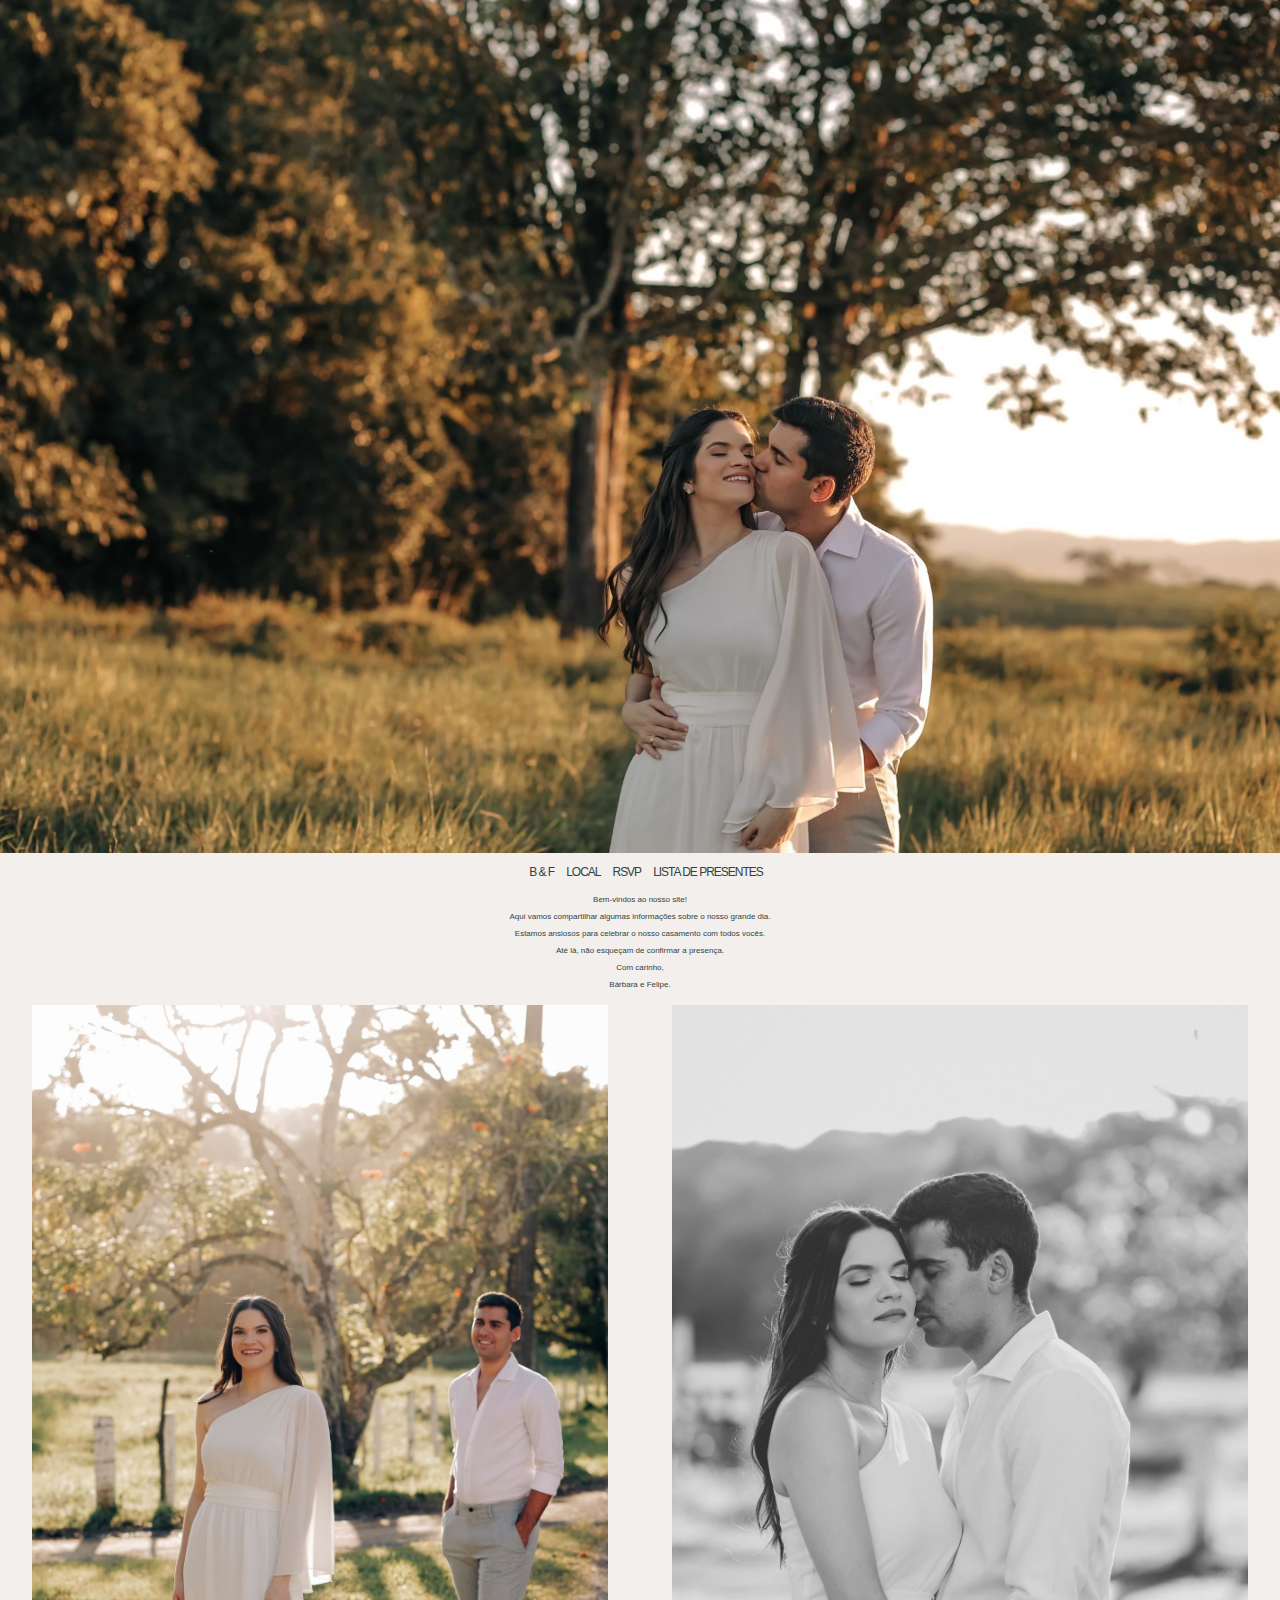
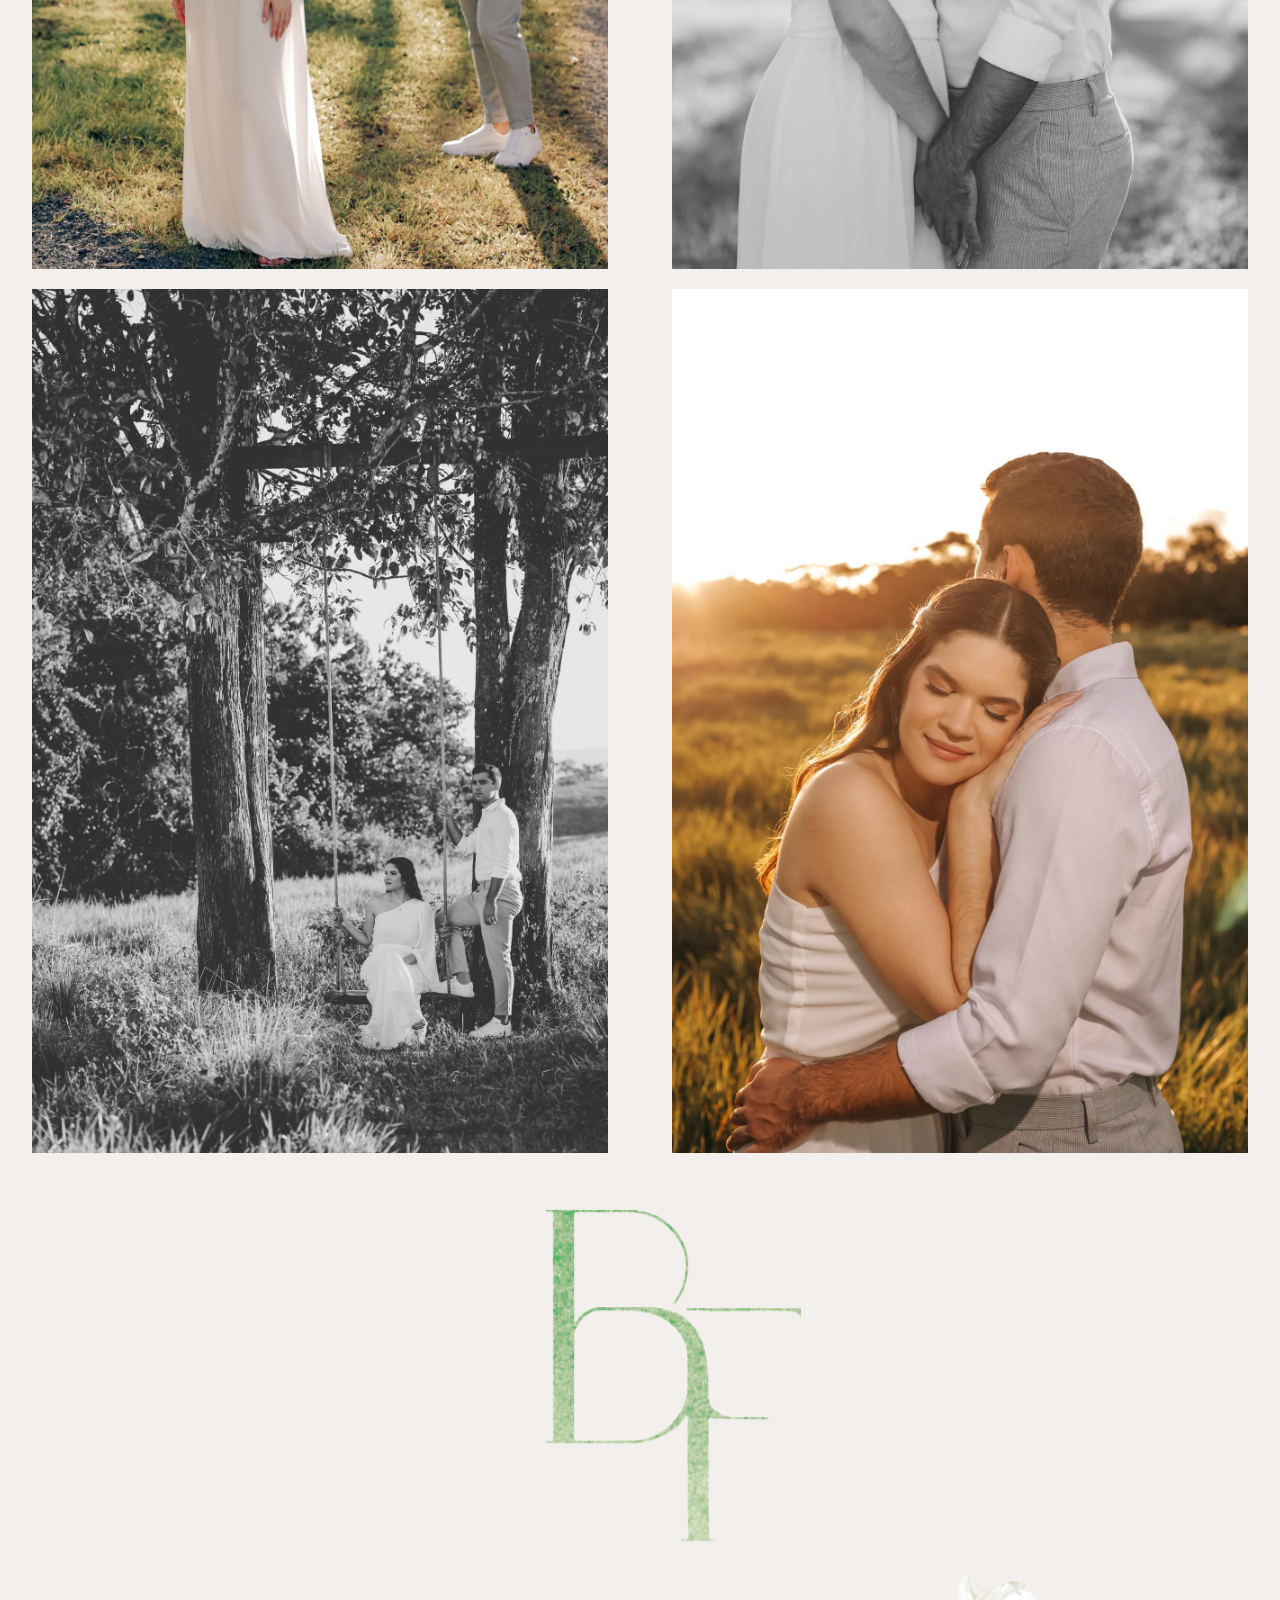
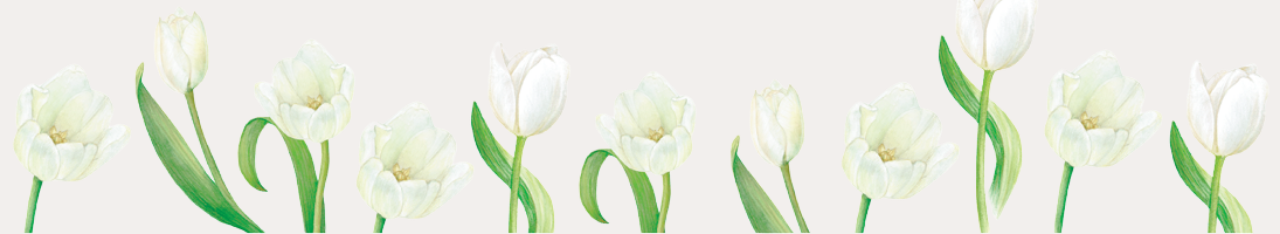
==== index.html @ c4608344 "updates" ====
<!DOCTYPE html>
<html lang="en">
  <head>
    <meta charset="UTF-8" />
    <meta name="viewport" content="width=device-width, initial-scale=1.0" />
    <title>Bárbara & Felipe</title>
    <link href="https://fonts.cdnfonts.com/css/marcellus" rel="stylesheet" />
    <link rel="stylesheet" href="global.css" />
    <link
      rel="icon"
      type="image/svg+xml"
      href="./images/apple-touch-icon.png"
    />
  </head>
  <body>
    <div class="header-img">
      <img src="./images/img-home.jpg" alt="" />
    </div>
    <div class="navbar">
      <a href="index.html">B & F</a>
      <a href="local.html">Local</a>
      <a href="confirmar-presenca.html">RSVP</a>
      <a href="lista-presente.html">Lista de Presentes</a>
    </div>
    <div class="home-text">
      <p>Bem-vindos ao nosso site!</p>
      <p>
        Aqui vamos compartilhar algumas informações sobre o nosso grande dia.
      </p>
      <p>Estamos ansiosos para celebrar o nosso casamento com todos vocês.</p>
      <p>Até lá, não esqueçam de confirmar a presença.</p>
      <p>Com carinho,</p>
      <p>Bárbara e Felipe.</p>
    </div>
    <div class="slides1">
      <div class="slideshow-container">
        <div class="mySlides fade">
          <img src="./images/1.jpg" style="width: 100%" />
        </div>
        <div class="mySlides fade">
          <img src="./images/2.jpg" style="width: 100%" />
        </div>
        <div class="mySlides fade">
          <img src="./images/3.jpg" style="width: 100%" />
        </div>
        <div class="mySlides fade">
          <img src="./images/4.jpg" style="width: 100%" />
        </div>
      </div>
      <div class="slideshow-container">
        <div class="mySlides fade">
          <img src="./images/5.jpg" style="width: 100%" />
        </div>
        <div class="mySlides fade">
          <img src="./images/6.jpg" style="width: 100%" />
        </div>
        <div class="mySlides fade">
          <img src="./images/7.jpg" style="width: 100%" />
        </div>
        <div class="mySlides fade">
          <img src="./images/8.jpg" style="width: 100%" />
        </div>
      </div>
    </div>
    <div class="slides1">
      <div class="slideshow-container">
        <div class="mySlides fade">
          <img src="./images/9.jpg" style="width: 100%" />
        </div>
        <div class="mySlides fade">
          <img src="./images/10.jpg" style="width: 100%" />
        </div>
        <div class="mySlides fade">
          <img src="./images/11.jpg" style="width: 100%" />
        </div>
        <div class="mySlides fade">
          <img src="./images/12.jpg" style="width: 100%" />
        </div>
      </div>
      <div class="slideshow-container">
        <div class="mySlides fade">
          <img src="./images/13.jpg" style="width: 100%" />
        </div>
        <div class="mySlides fade">
          <img src="./images/14.jpg" style="width: 100%" />
        </div>
        <div class="mySlides fade">
          <img src="./images/15.jpg" style="width: 100%" />
        </div>
        <div class="mySlides fade">
          <img src="./images/16.jpg" style="width: 100%" />
        </div>
      </div>
    </div>

    <!-- Logo e Footer -->

    <div class="logo">
      <img src="./images/Logo.png" alt="logo" />
    </div>

    <div class="footer">
      <img src="./images/Footer.png" alt="" />
    </div>
  </body>

  <!-- Scripts -->

  <script>
    var slideshowContainers = document.getElementsByClassName(
      "slideshow-container"
    );
    for (let s = 0; s < slideshowContainers.length; s++) {
      var cycle = slideshowContainers[s].dataset.cycle;
      var slides = slideshowContainers[s].querySelectorAll(".mySlides");
      var slideIndex = 0;
      showSlides(slides, slideIndex, cycle);
    }

    function showSlides(slides, slideIndex, cycle) {
      for (i = 0; i < slides.length; i++) {
        slides[i].style.display = "none";
      }
      slideIndex++;
      if (slideIndex > slides.length) {
        slideIndex = 1;
      }
      slides[slideIndex - 1].style.display = "block";
      setTimeout(function () {
        showSlides(slides, slideIndex, cycle);
      }, 4000);
    }
  </script>
</html>
---- global.css ----
@import url("https://fonts.cdnfonts.com/css/marcellus");

* {
  margin: 0;
  padding: 0;
  box-sizing: border-box;
  outline: none;
  border: none;
  text-decoration: none;
  font-family: "Marcellus", sans-serif;
}

body {
  height: 100vh;
  background-color: #f2efed;
}

.header-img {
  width: 100%;
}

.header-img img {
  width: 100%;
}

.navbar {
  display: flex;
  justify-content: center;
  margin-top: 0.5rem;
}

.navbar a {
  text-decoration: none;
  text-transform: uppercase;
  font-size: 0.75rem;
  color: #33433d;
  margin-left: 0.75rem;
  letter-spacing: -0.063rem;
}

.home-text {
  margin-top: 1rem;
}

.home-text p {
  text-align: center;
  font-size: 0.5rem;
  color: #33433d;
  margin-top: 0.5rem;
}

.slides1 {
  display: flex;
  flex-direction: row;
  width: 100%;
}

.slideshow-container {
  width: 45%;
  position: relative;
  margin: auto;
  margin-top: 1rem;
}

.mySlides {
  display: none;
}

.fade {
  animation-name: fade;
  animation-duration: 3s;
}

@keyframes fade {
  from {
    opacity: 0.5;
  }
  to {
    opacity: 1;
  }
}

.local {
  display: flex;
  flex-direction: column;
  width: 100%;
}

.local-text {
  margin-top: 1rem;
  margin-bottom: 1rem;
}

.local-text p {
  text-align: center;
  font-size: 0.5rem;
  color: #33433d;
  margin-top: 0.5rem;
}

.local-map iframe {
  width: 100%;
  padding: 1rem;
}

.maps-buttons {
  display: flex;
  justify-content: center;
  width: 100%;
}

.waze {
  background-color: #33433d;
  display: flex;
  flex-direction: row;
  width: 20%;
  padding: 0.5rem;
  align-items: center;
  justify-content: space-between;
  border-radius: 0.5rem;
}

.waze a {
  color: white;
  font-size: 0.75rem;
}

.maps {
  background-color: #33433d;
  display: flex;
  flex-direction: row;
  width: 20%;
  padding: 0.5rem;
  align-items: center;
  justify-content: space-between;
  border-radius: 0.5rem;
  margin-left: 1rem;
}

.maps a {
  color: white;
  font-size: 0.75rem;
}

.rsvp-text {
  margin-top: 1rem;
}

.rsvp-text p {
  text-align: center;
  font-size: 0.5rem;
  color: #33433d;
  margin-top: 0.5rem;
}

.rsvp {
  padding: 1rem;
}

.rsvp input {
  border-radius: 1rem;
  padding: 0.2rem;
  width: 100%;
  font-size: 0.5rem;
}

.presenca {
  margin-top: 1rem;
  display: flex;
  flex-direction: row;
  width: 100%;
  align-items: center;
  justify-content: space-between;
  font-size: 0.5rem;
}

.radio-button {
  display: flex;
}

.radio-button label {
  margin-right: 0.25rem;
}

.radio-button input {
  margin-right: 0.25rem;
}

.presenca-adulto {
  margin-top: 1rem;
  display: flex;
  flex-direction: row;
  width: 100%;
  align-items: center;
  justify-content: space-between;
  font-size: 0.5rem;
}

.presenca-adulto select {
  font-size: 0.75rem;
  border-radius: 1rem;
  padding: 0.2rem;
}

.rsvp button {
  margin-top: 1rem;
  background-color: rgb(230, 230, 230);
  color: #33433d;
  font-size: 0.5rem;
  font: bold;
  padding: 0.5rem;
  border-radius: 1rem;
  width: 100%;
}

.presentes-text {
  margin-top: 1rem;
}

.presentes-text p {
  text-align: center;
  font-size: 0.5rem;
  color: #33433d;
  margin-top: 0.5rem;
}

.presentes {
  margin-top: 1rem;
  display: flex;
  flex-direction: row;
  width: 100%;
}

.presentes img {
  width: 100%;
  padding: 0.75rem;
}

.pix-text {
  margin-top: 1rem;
}

.pix-text p {
  text-align: center;
  font-size: 0.5rem;
  color: #33433d;
  margin-top: 0.5rem;
}

.pix {
  width: 100%;
  margin-top: 1rem;
  display: flex;
  justify-content: center;
}

.pix img {
  width: 50%;
  padding: 1rem;
}

.pix-email p {
  text-align: center;
  font-size: 0.5rem;
  color: #33433d;
}

.logo {
  width: 100%;
  display: flex;
  justify-content: center;
}

.logo img {
  width: 60%;
  padding: 1rem;
}

.footer {
  width: 100%;
  display: flex;
  justify-content: center;
}

.footer img {
  width: 100%;
}
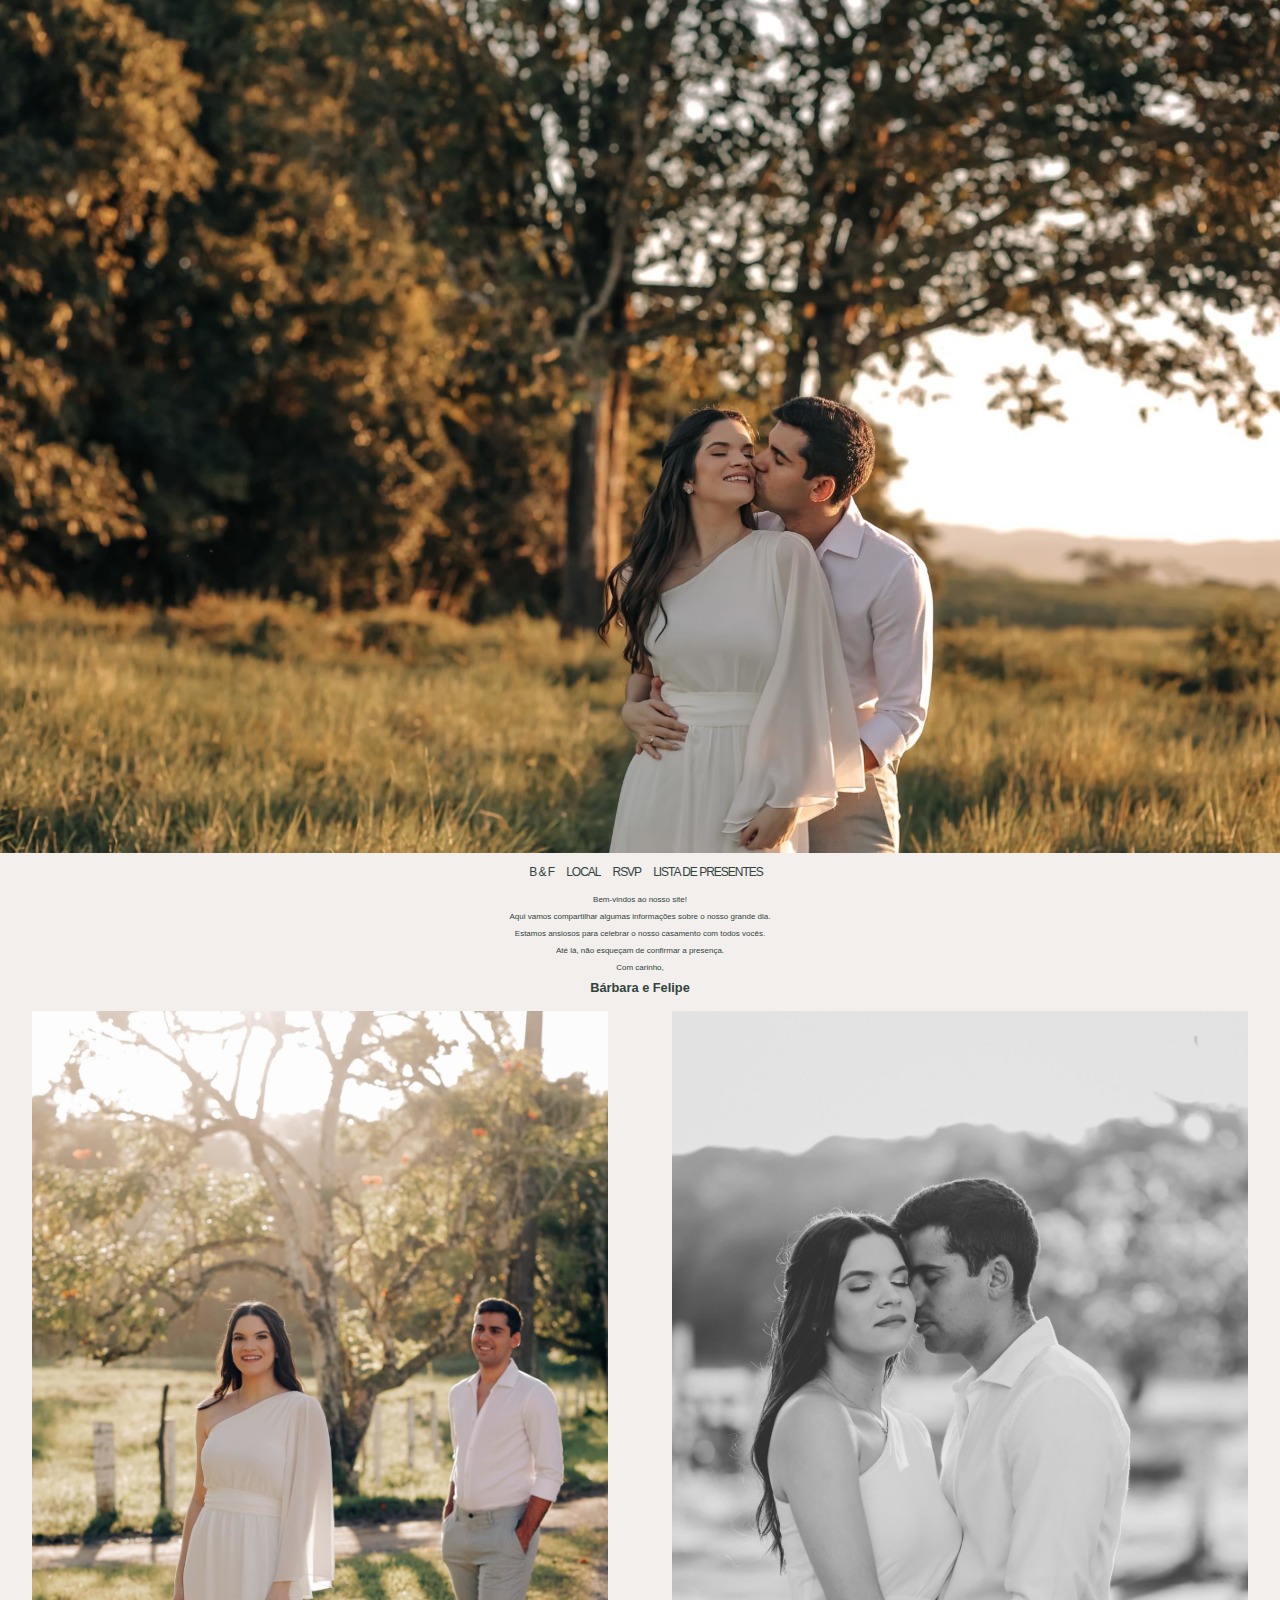
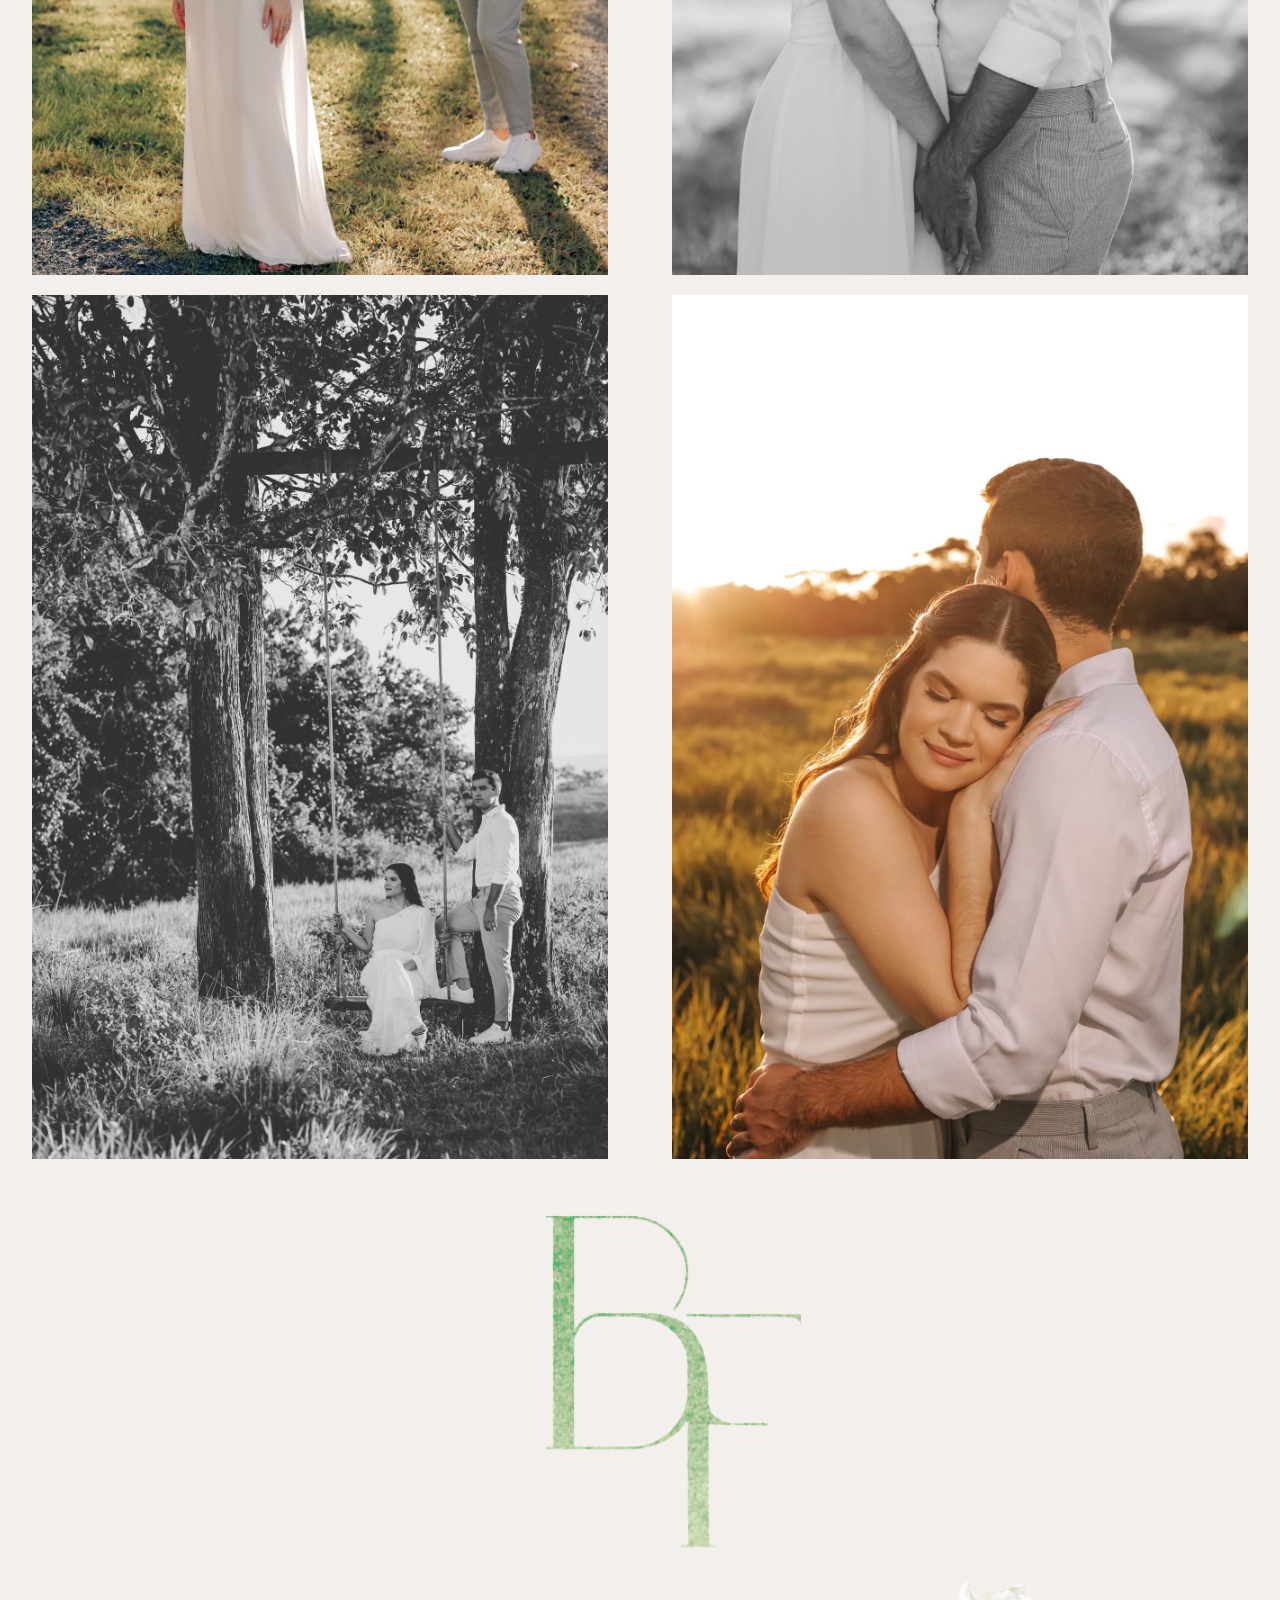
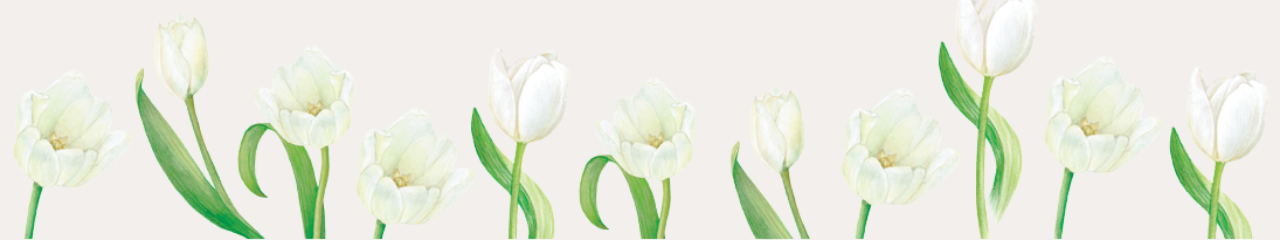
==== commit ea6994c0: "updates" ====
--- a/index.html
+++ b/index.html
@@ -5,6 +5,7 @@
     <meta name="viewport" content="width=device-width, initial-scale=1.0" />
     <title>Bárbara & Felipe</title>
     <link href="https://fonts.cdnfonts.com/css/marcellus" rel="stylesheet" />
+    <link href="https://fonts.cdnfonts.com/css/aerotis" rel="stylesheet" />
     <link rel="stylesheet" href="global.css" />
     <link
       rel="icon"
@@ -30,7 +31,7 @@
       <p>Estamos ansiosos para celebrar o nosso casamento com todos vocês.</p>
       <p>Até lá, não esqueçam de confirmar a presença.</p>
       <p>Com carinho,</p>
-      <p>Bárbara e Felipe.</p>
+      <h1>Bárbara e Felipe</h1>
     </div>
     <div class="slides1">
       <div class="slideshow-container">
@@ -43,9 +44,6 @@
         <div class="mySlides fade">
           <img src="./images/3.jpg" style="width: 100%" />
         </div>
-        <div class="mySlides fade">
-          <img src="./images/4.jpg" style="width: 100%" />
-        </div>
       </div>
       <div class="slideshow-container">
         <div class="mySlides fade">
@@ -56,9 +54,6 @@
         </div>
         <div class="mySlides fade">
           <img src="./images/7.jpg" style="width: 100%" />
-        </div>
-        <div class="mySlides fade">
-          <img src="./images/8.jpg" style="width: 100%" />
         </div>
       </div>
     </div>
@@ -73,9 +68,6 @@
         <div class="mySlides fade">
           <img src="./images/11.jpg" style="width: 100%" />
         </div>
-        <div class="mySlides fade">
-          <img src="./images/12.jpg" style="width: 100%" />
-        </div>
       </div>
       <div class="slideshow-container">
         <div class="mySlides fade">
@@ -86,9 +78,6 @@
         </div>
         <div class="mySlides fade">
           <img src="./images/15.jpg" style="width: 100%" />
-        </div>
-        <div class="mySlides fade">
-          <img src="./images/16.jpg" style="width: 100%" />
         </div>
       </div>
     </div>
--- a/global.css
+++ b/global.css
@@ -1,4 +1,5 @@
 @import url("https://fonts.cdnfonts.com/css/marcellus");
+@import url("https://fonts.cdnfonts.com/css/aerotis");
 
 * {
   margin: 0;
@@ -49,6 +50,14 @@
   margin-top: 0.5rem;
 }
 
+.home-text h1 {
+  margin-top: 0.5rem;
+  text-align: center;
+  font-size: 0.8rem;
+  color: #33433d;
+  font-family: "Aerotis", sans-serif;
+}
+
 .slides1 {
   display: flex;
   flex-direction: row;
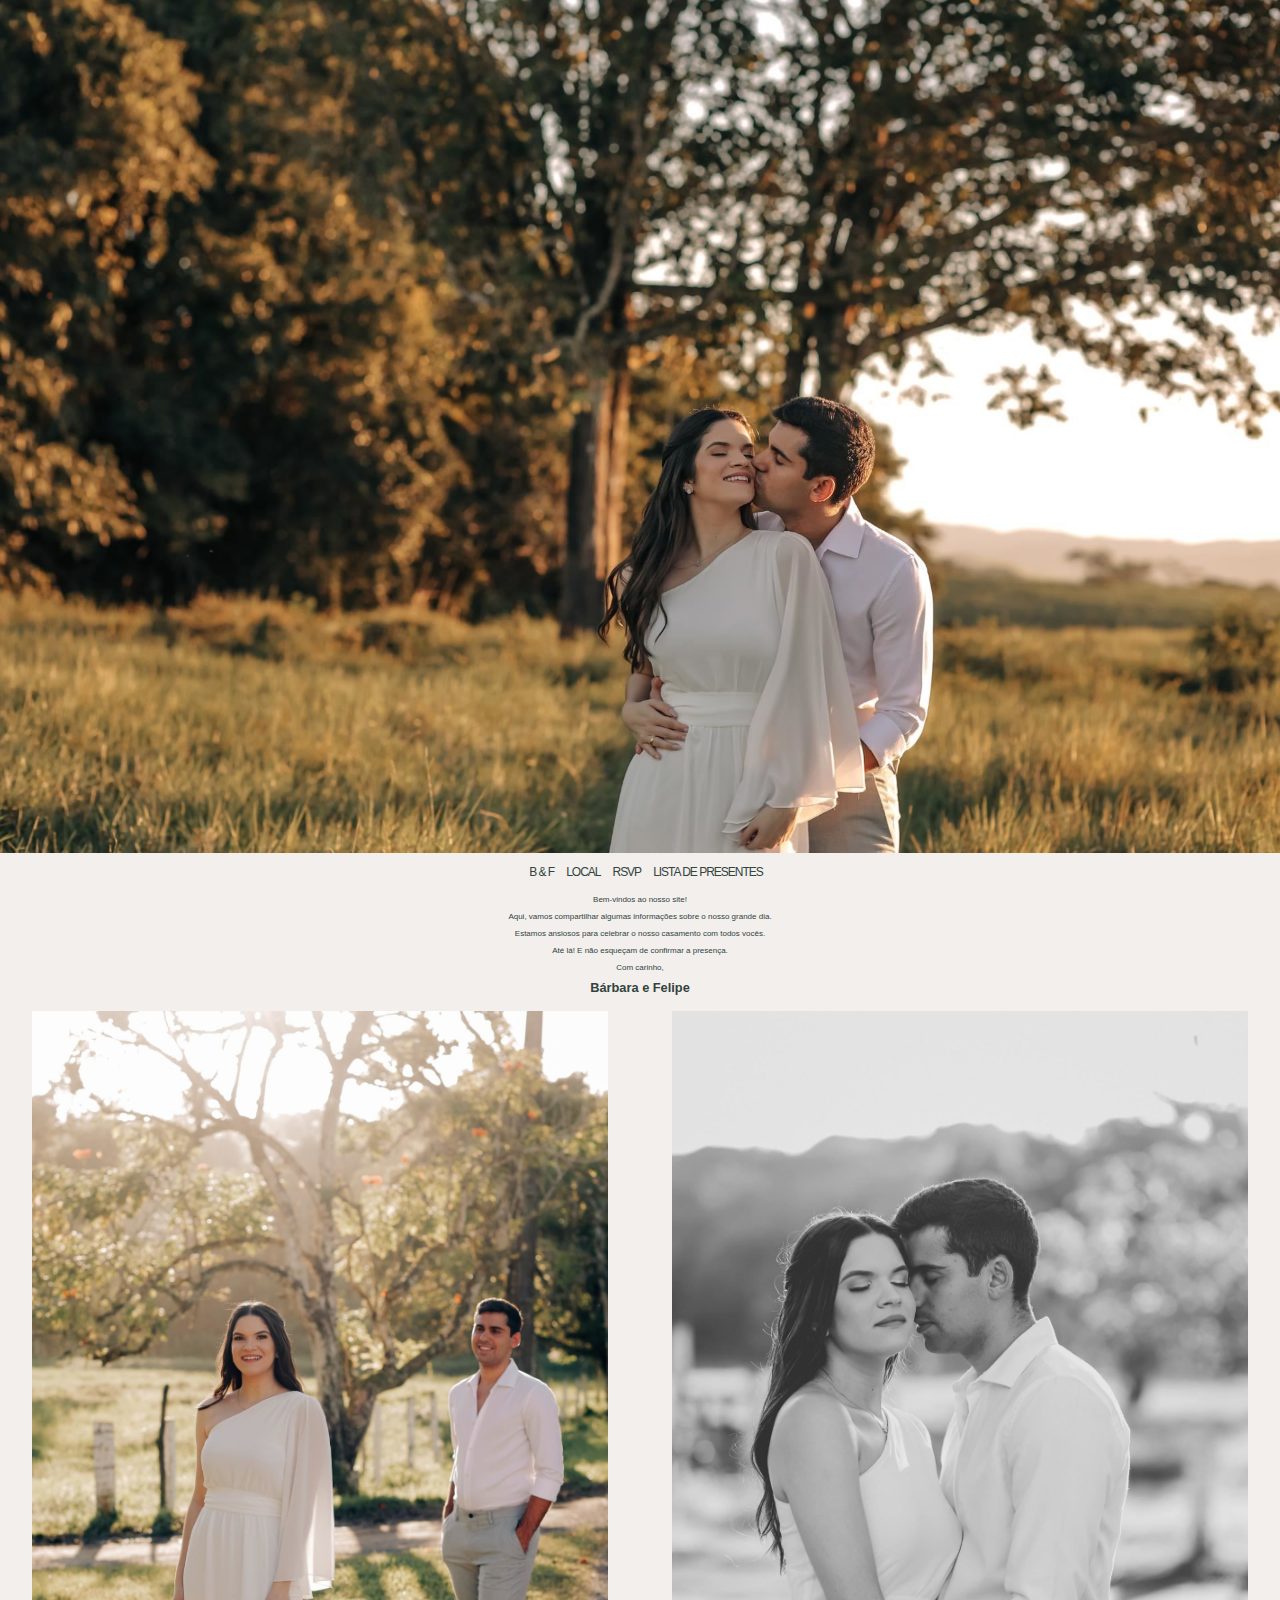
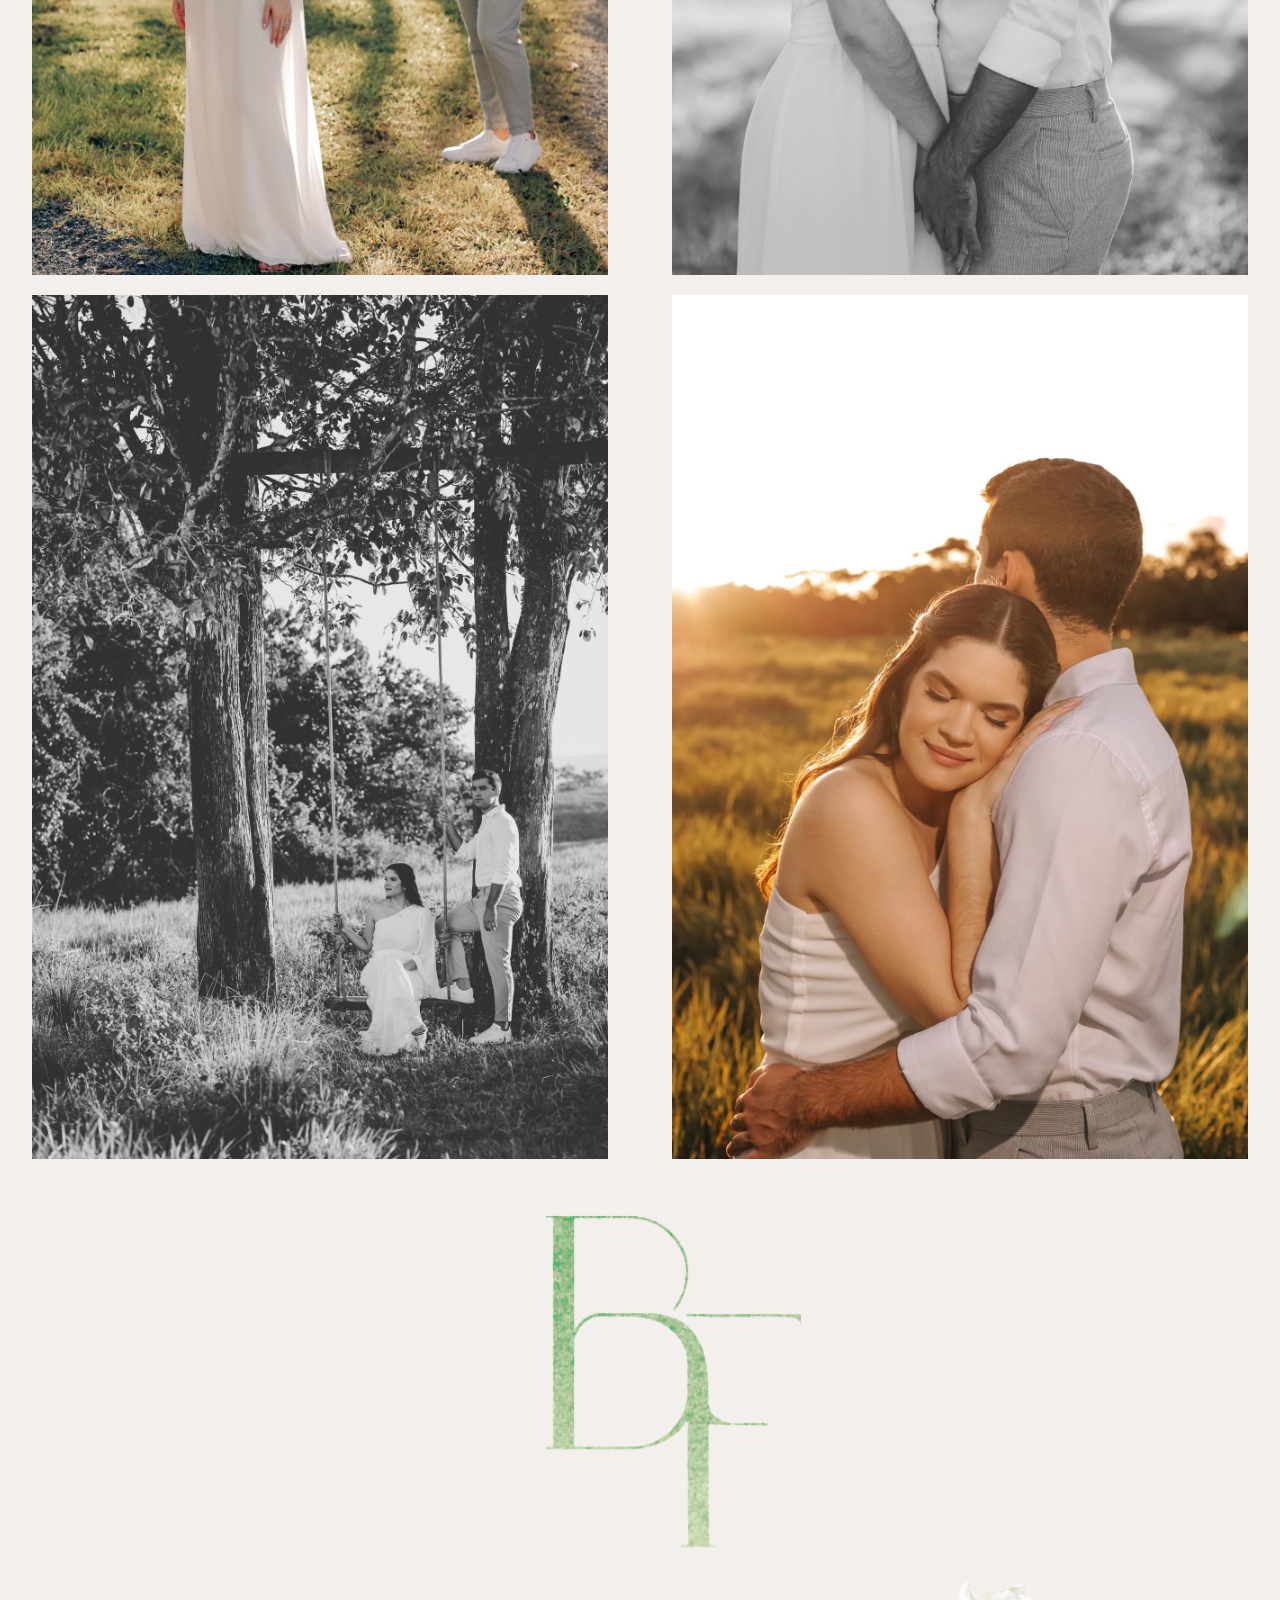
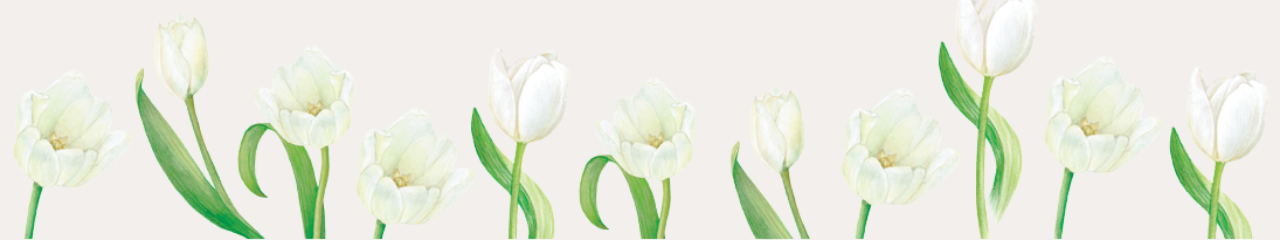
==== commit a59d1ae2: "updates" ====
--- a/index.html
+++ b/index.html
@@ -26,10 +26,10 @@
     <div class="home-text">
       <p>Bem-vindos ao nosso site!</p>
       <p>
-        Aqui vamos compartilhar algumas informações sobre o nosso grande dia.
+        Aqui, vamos compartilhar algumas informações sobre o nosso grande dia.
       </p>
       <p>Estamos ansiosos para celebrar o nosso casamento com todos vocês.</p>
-      <p>Até lá, não esqueçam de confirmar a presença.</p>
+      <p>Até lá! E não esqueçam de confirmar a presença.</p>
       <p>Com carinho,</p>
       <h1>Bárbara e Felipe</h1>
     </div>
--- a/global.css
+++ b/global.css
@@ -294,3 +294,4 @@
 .footer img {
   width: 100%;
 }
+
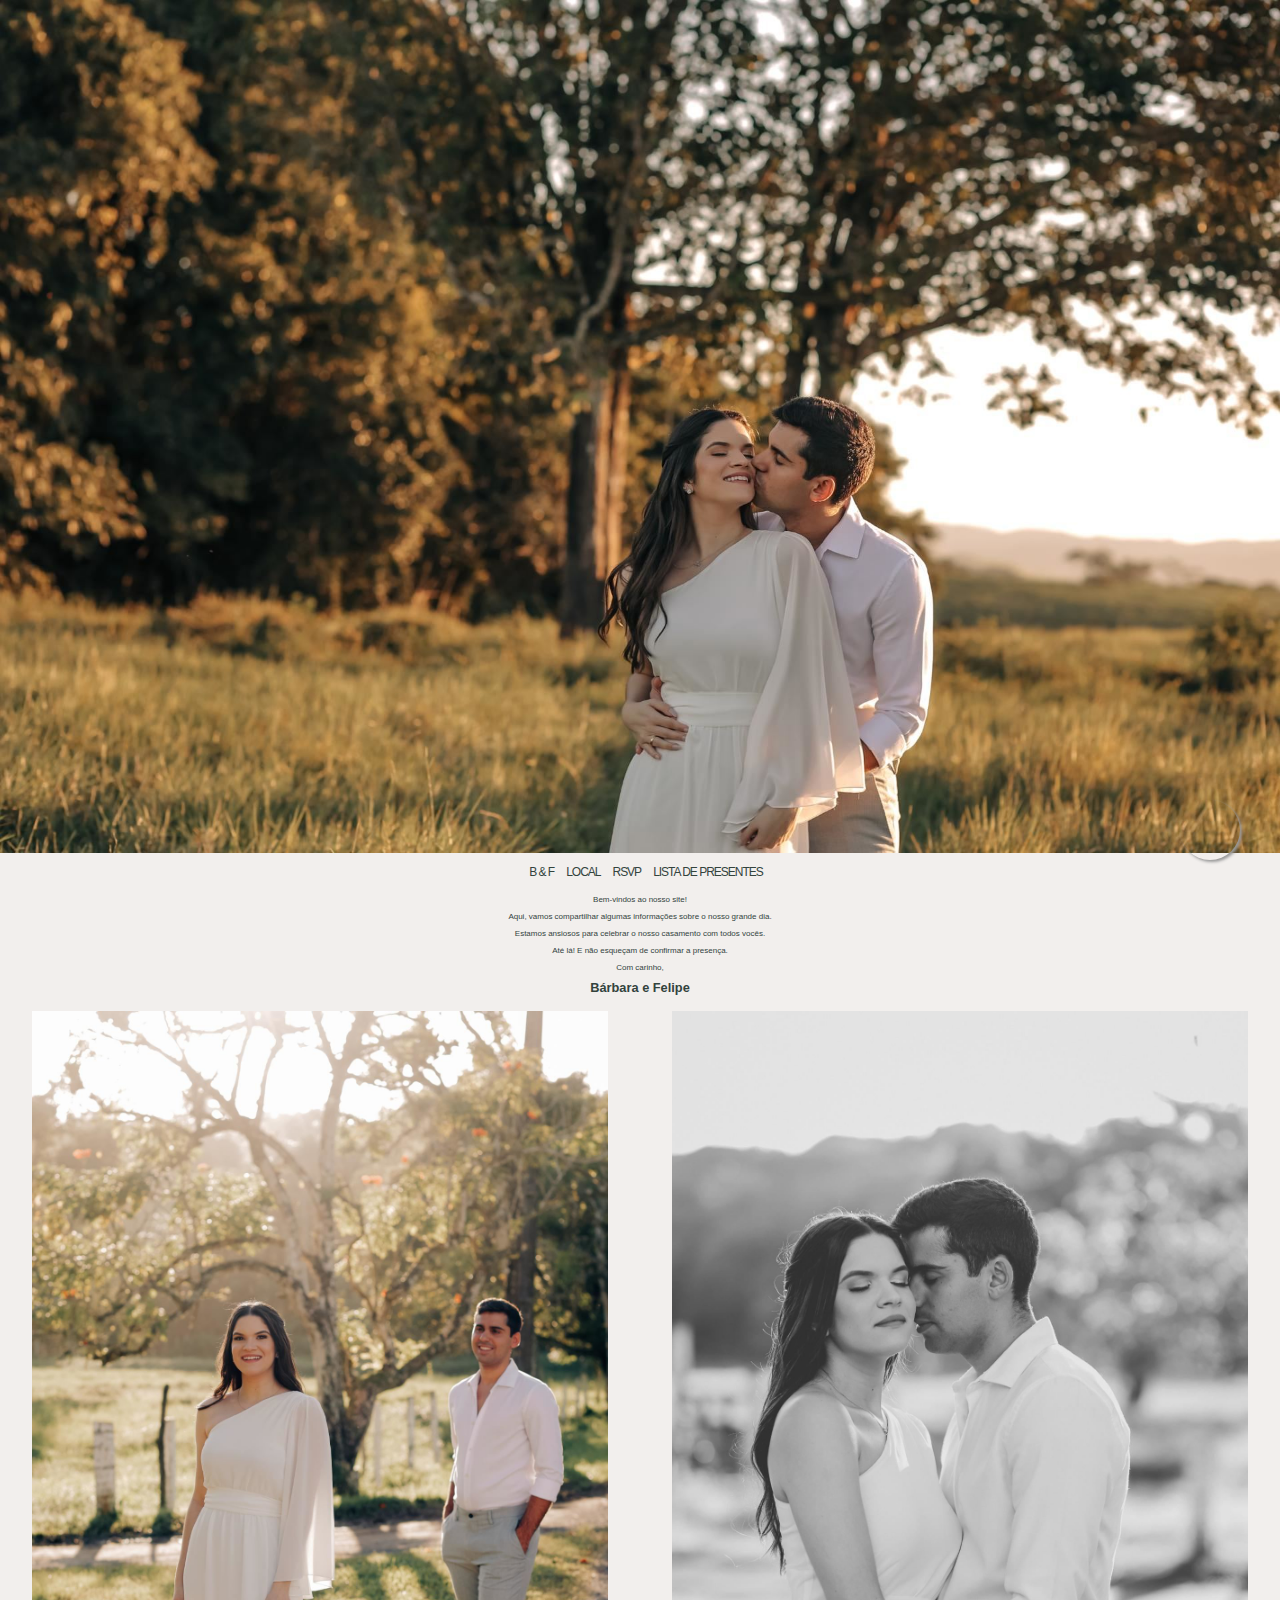
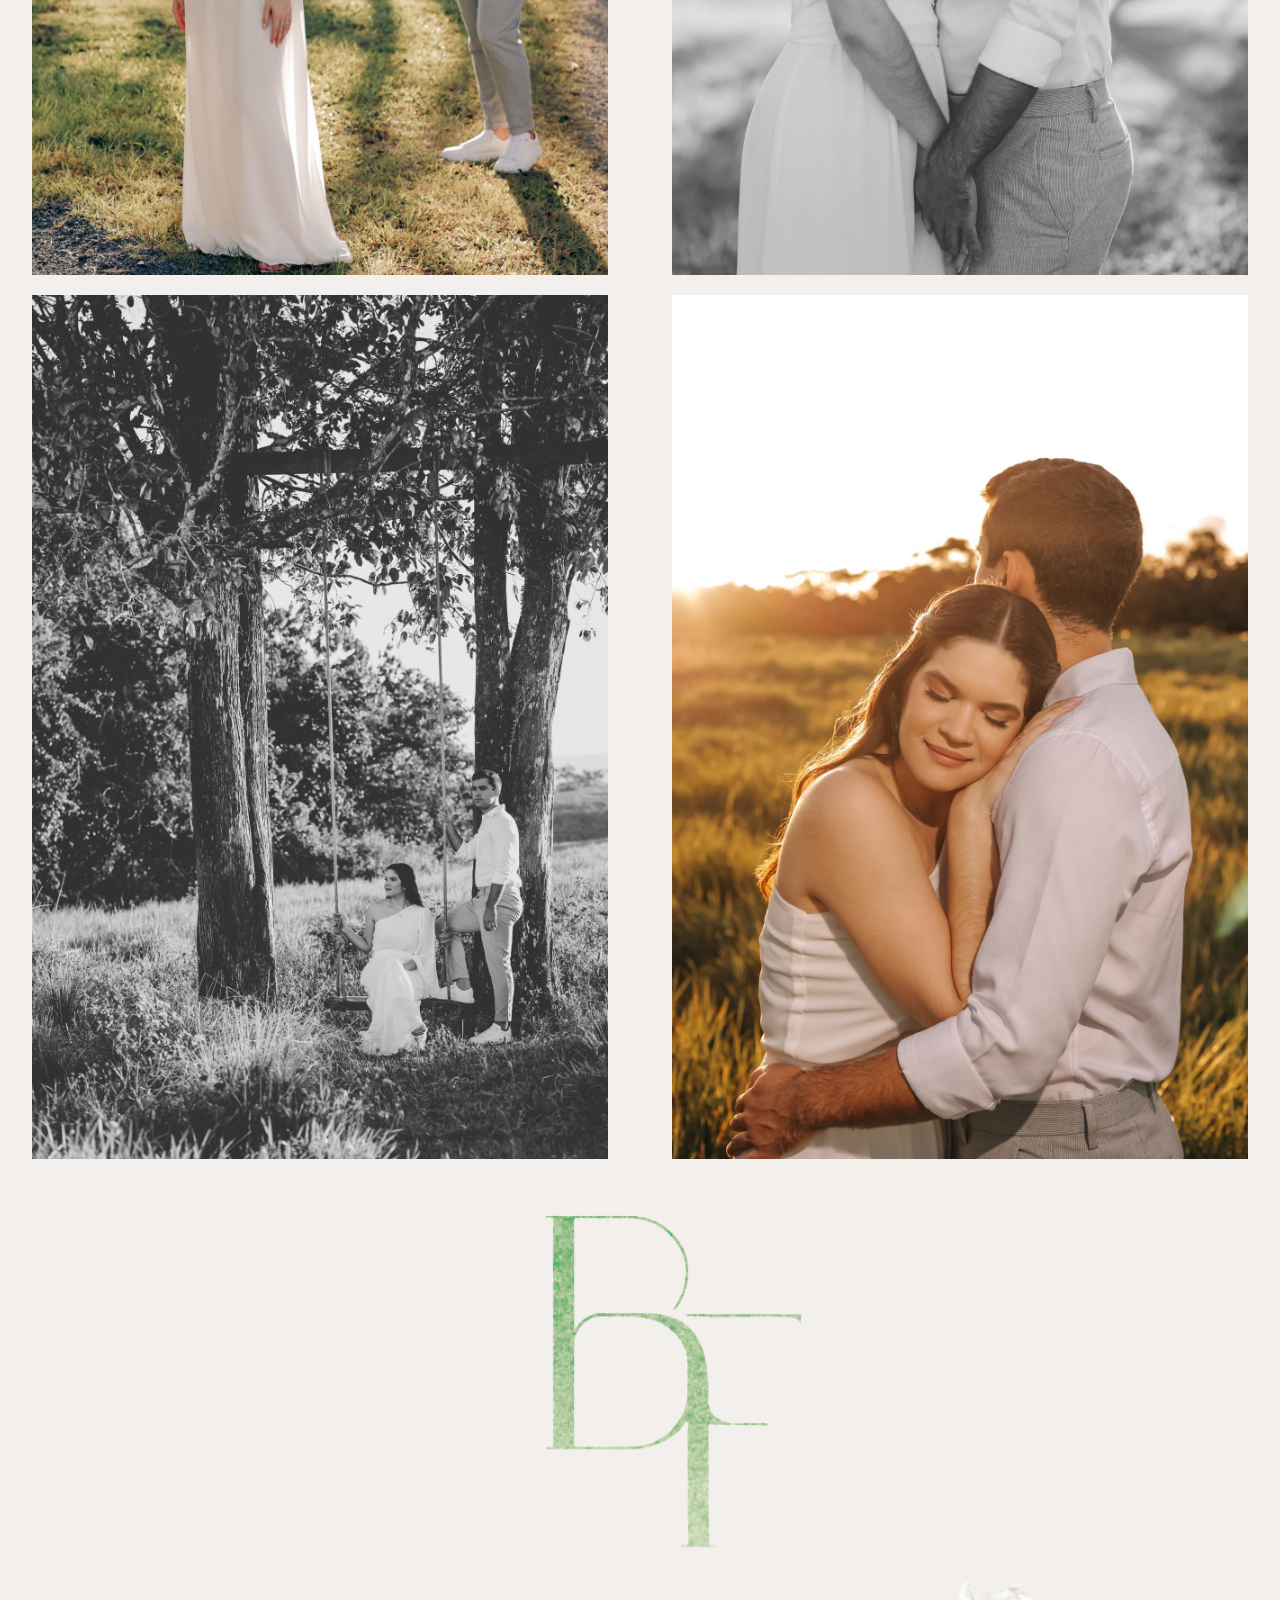
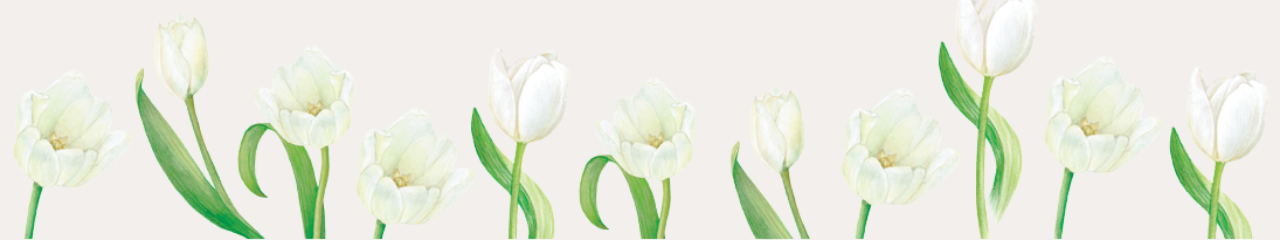
==== commit a473d646: "updates" ====
--- a/index.html
+++ b/index.html
@@ -23,6 +23,9 @@
       <a href="confirmar-presenca.html">RSVP</a>
       <a href="lista-presente.html">Lista de Presentes</a>
     </div>
+    <a class="float" href="lista-presente.html">
+      <i class="fa fa-gift my-float"></i>
+    </a>
     <div class="home-text">
       <p>Bem-vindos ao nosso site!</p>
       <p>
--- a/global.css
+++ b/global.css
@@ -39,6 +39,23 @@
   letter-spacing: -0.063rem;
 }
 
+.float{
+	position:fixed;
+	width:60px;
+	height:60px;
+	bottom:40px;
+	right:40px;
+	background: color #33433d;
+	color:#FFF;
+	border-radius:50px;
+	text-align:center;
+	box-shadow: 2px 2px 3px #999;
+}
+
+.my-float{
+	margin-top:22px;
+}
+
 .home-text {
   margin-top: 1rem;
 }
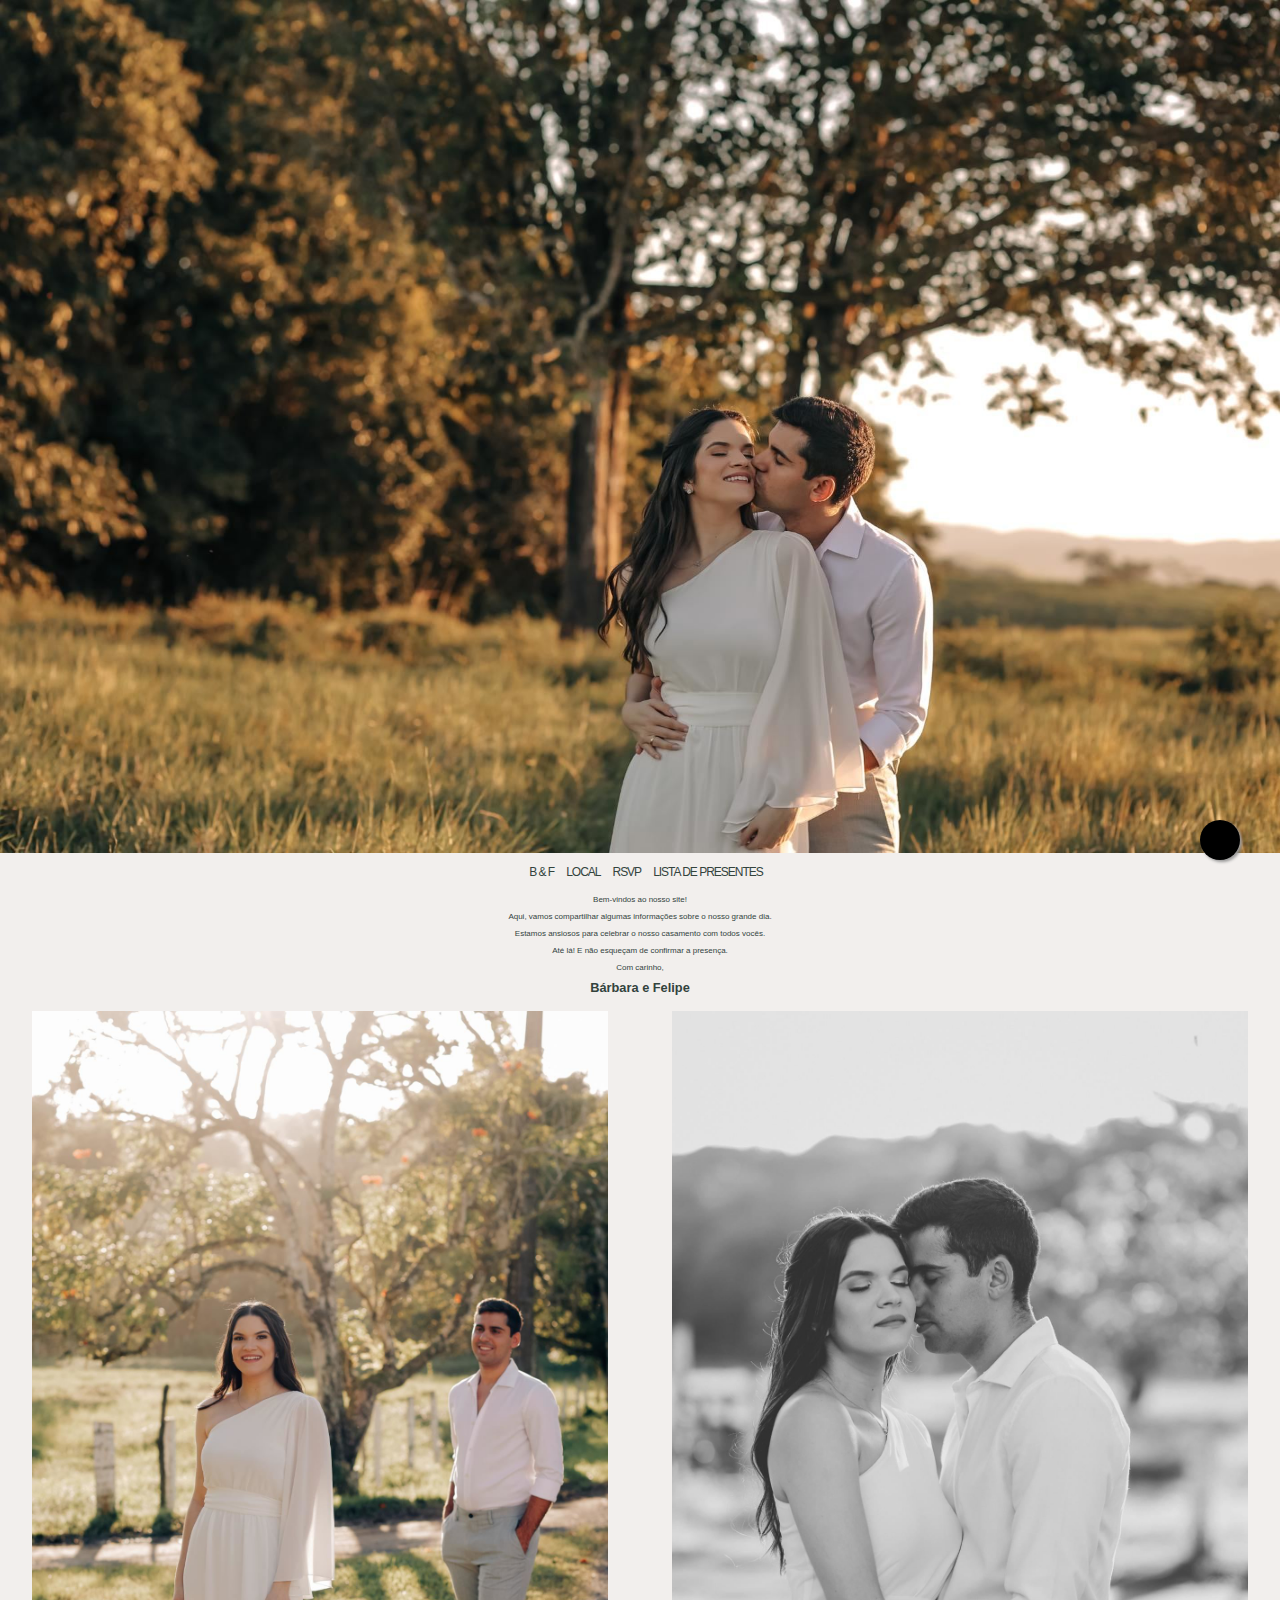
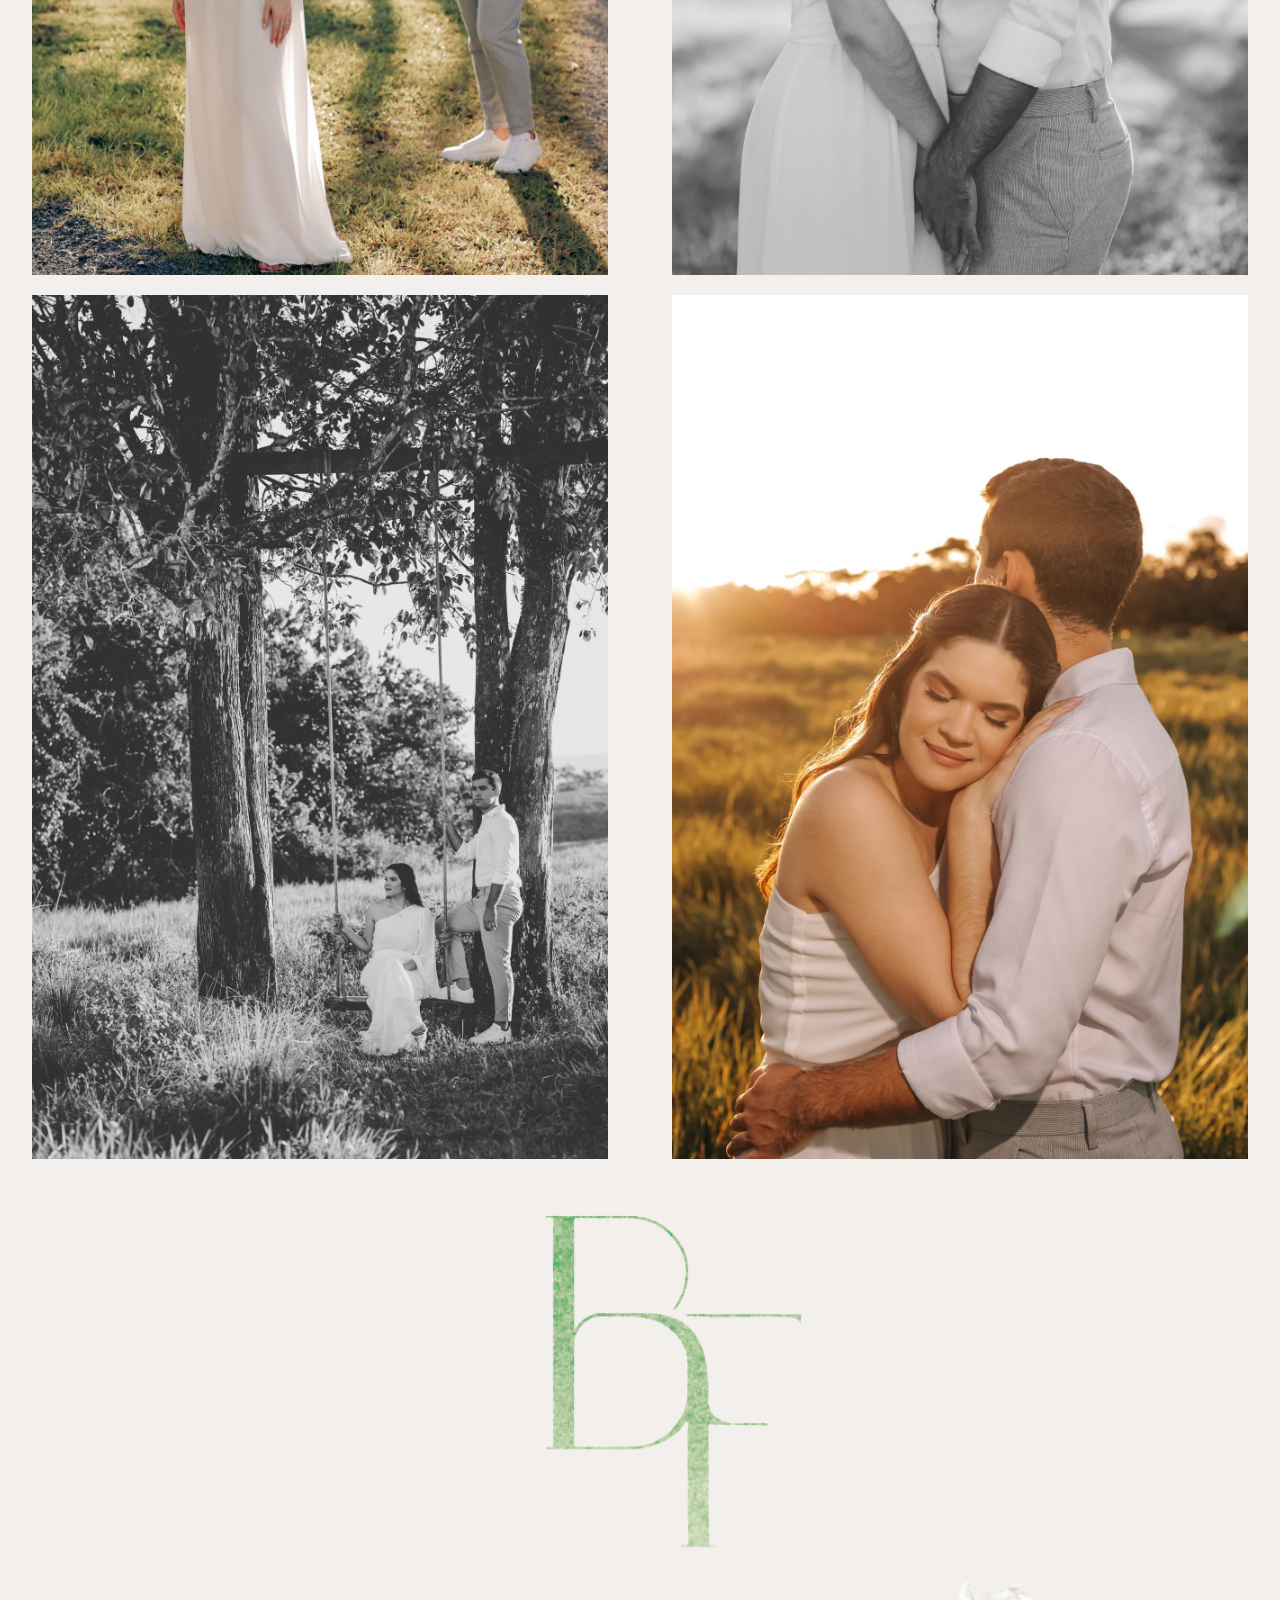
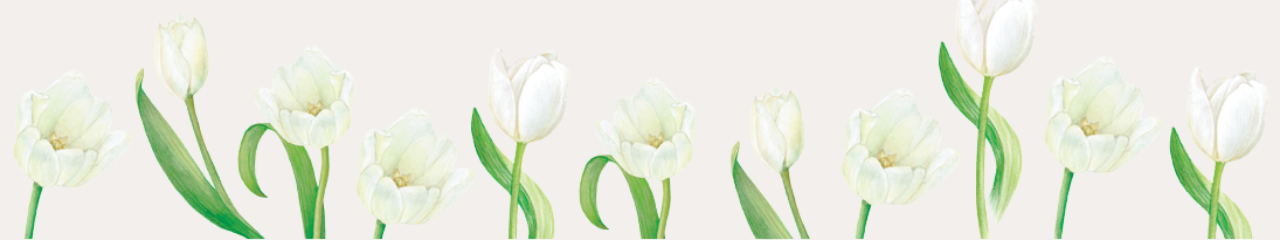
==== commit 880a25f4: "updates" ====
--- a/index.html
+++ b/index.html
@@ -24,7 +24,7 @@
       <a href="lista-presente.html">Lista de Presentes</a>
     </div>
     <a class="float" href="lista-presente.html">
-      <i class="fa fa-gift my-float"></i>
+      <i class="fa fa-gift my-float" style="color: white;"></i>
     </a>
     <div class="home-text">
       <p>Bem-vindos ao nosso site!</p>
--- a/global.css
+++ b/global.css
@@ -40,15 +40,14 @@
 }
 
 .float{
-	position:fixed;
-	width:60px;
-	height:60px;
-	bottom:40px;
-	right:40px;
-	background: color #33433d;
-	color:#FFF;
-	border-radius:50px;
-	text-align:center;
+	position: fixed;
+	width: 40px;
+	height: 40px;
+	bottom: 40px;
+	right: 40px;
+	background-color:black;
+	border-radius: 50px;
+	text-align: center;
 	box-shadow: 2px 2px 3px #999;
 }
 
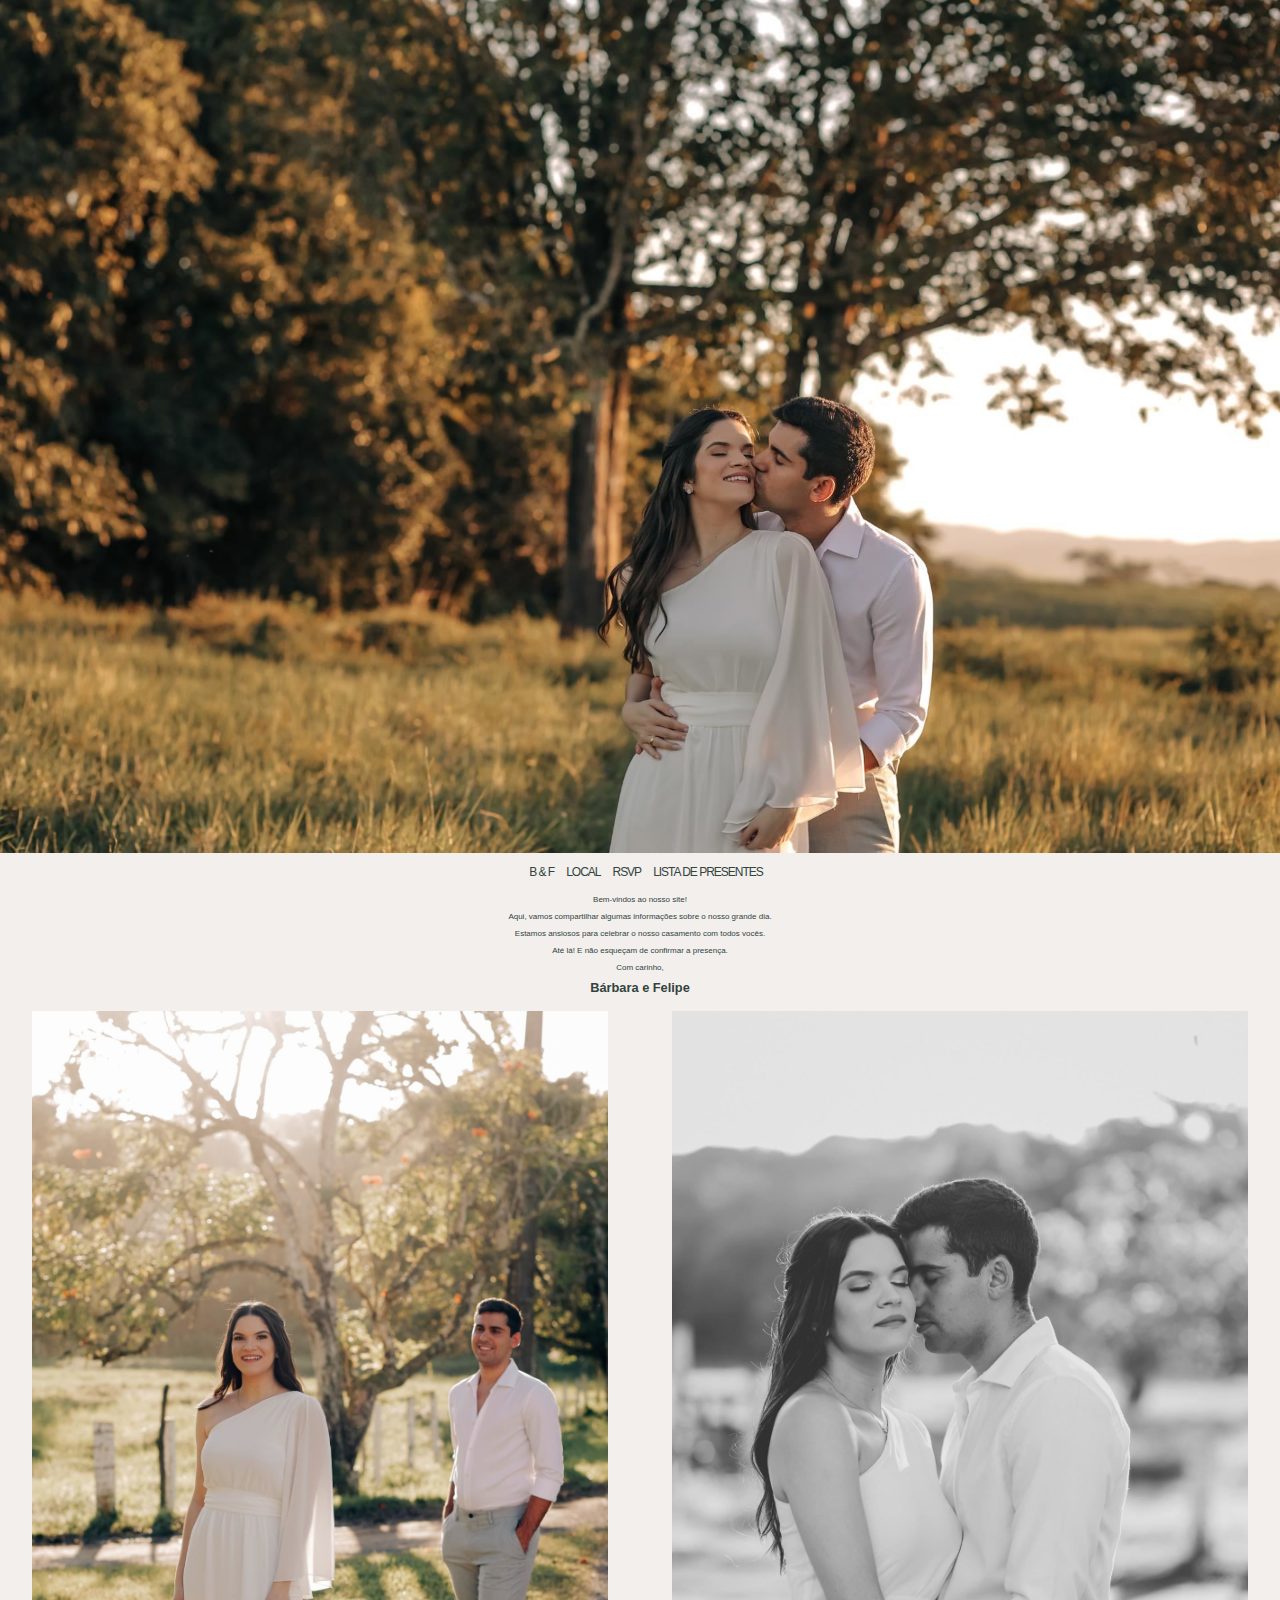
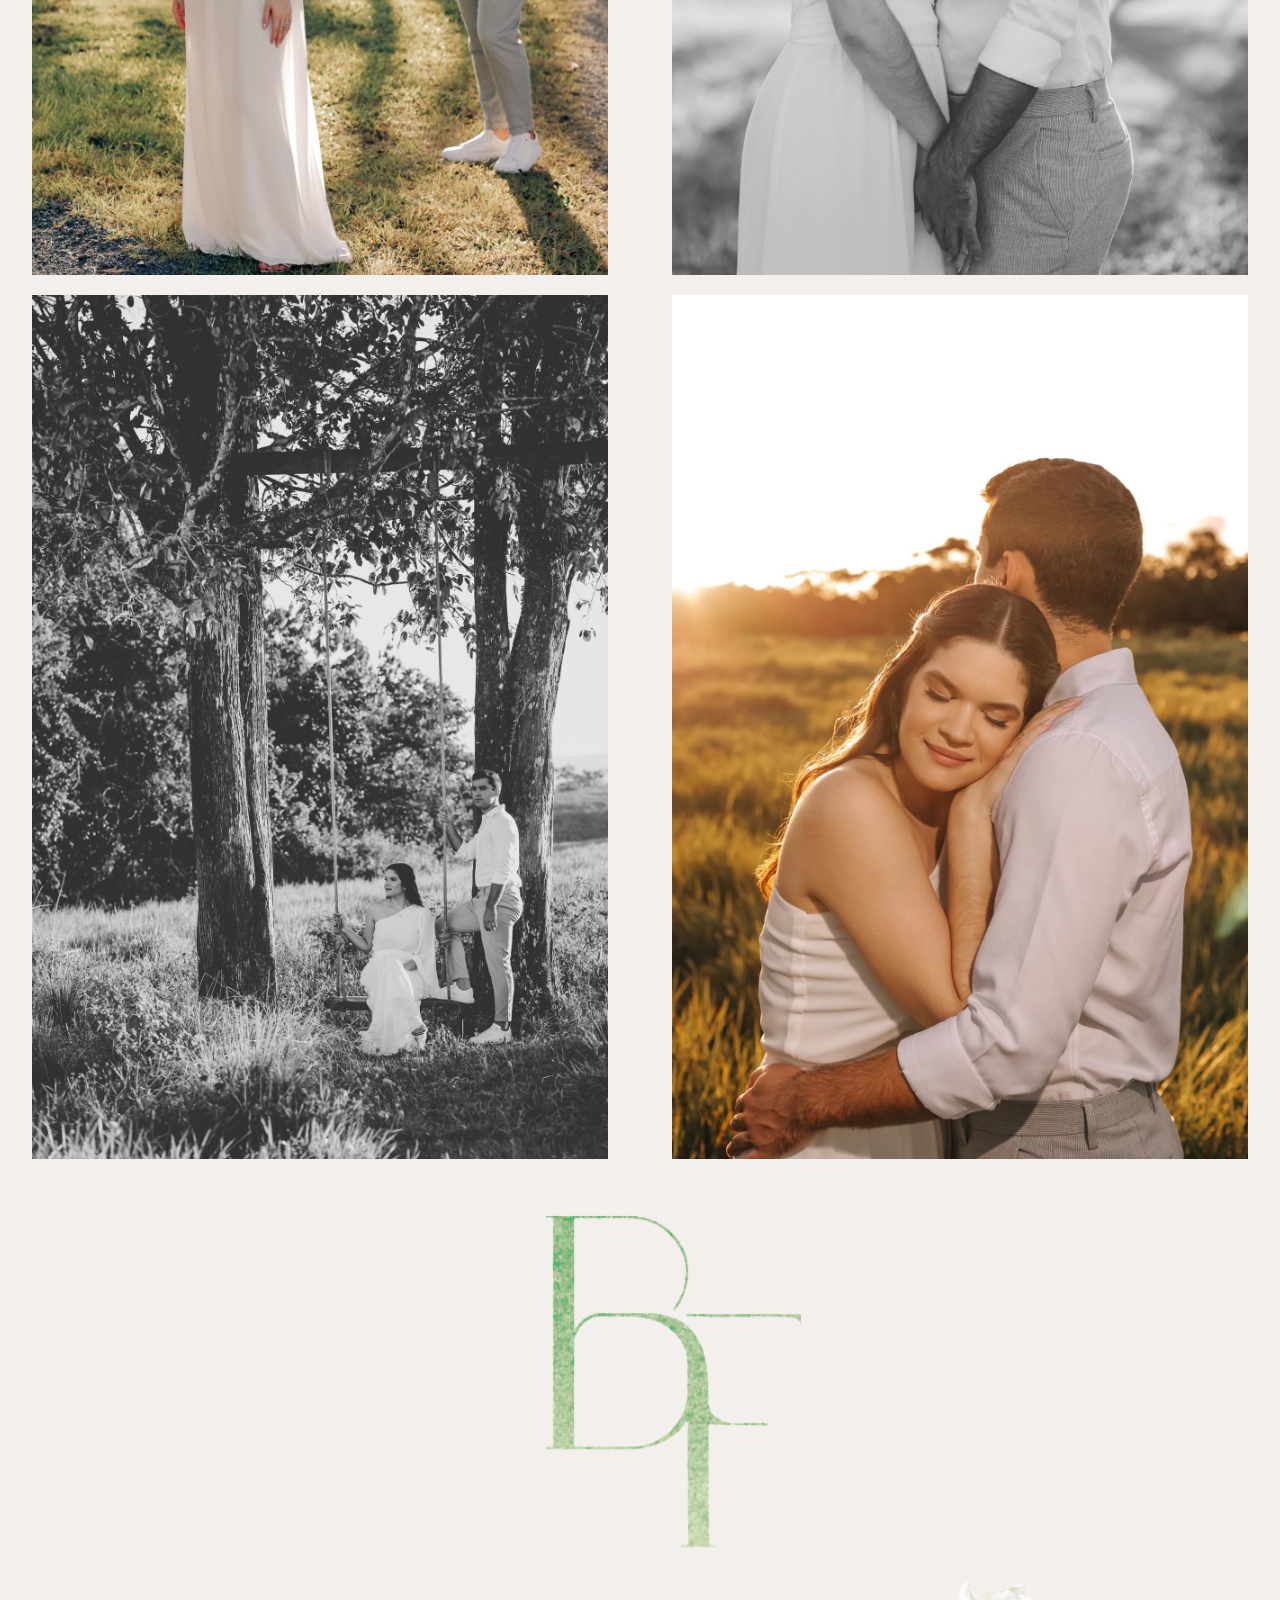
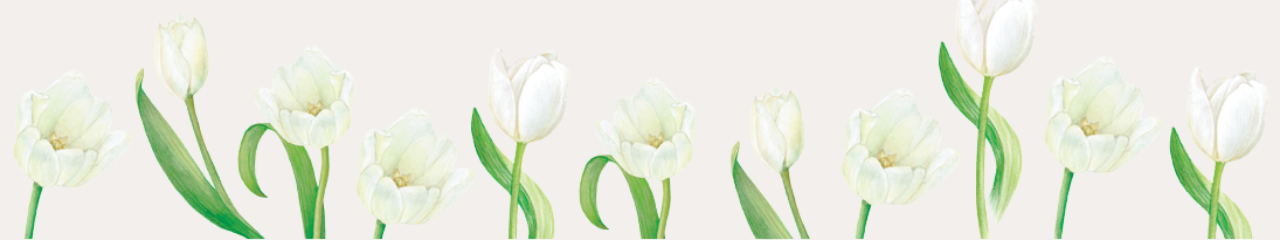
==== commit dddf1562: "updates" ====
--- a/index.html
+++ b/index.html
@@ -23,9 +23,6 @@
       <a href="confirmar-presenca.html">RSVP</a>
       <a href="lista-presente.html">Lista de Presentes</a>
     </div>
-    <a class="float" href="lista-presente.html">
-      <i class="fa fa-gift my-float" style="color: white;"></i>
-    </a>
     <div class="home-text">
       <p>Bem-vindos ao nosso site!</p>
       <p>
--- a/global.css
+++ b/global.css
@@ -39,22 +39,6 @@
   letter-spacing: -0.063rem;
 }
 
-.float{
-	position: fixed;
-	width: 40px;
-	height: 40px;
-	bottom: 40px;
-	right: 40px;
-	background-color:black;
-	border-radius: 50px;
-	text-align: center;
-	box-shadow: 2px 2px 3px #999;
-}
-
-.my-float{
-	margin-top:22px;
-}
-
 .home-text {
   margin-top: 1rem;
 }
@@ -311,3 +295,5 @@
   width: 100%;
 }
 
+
+
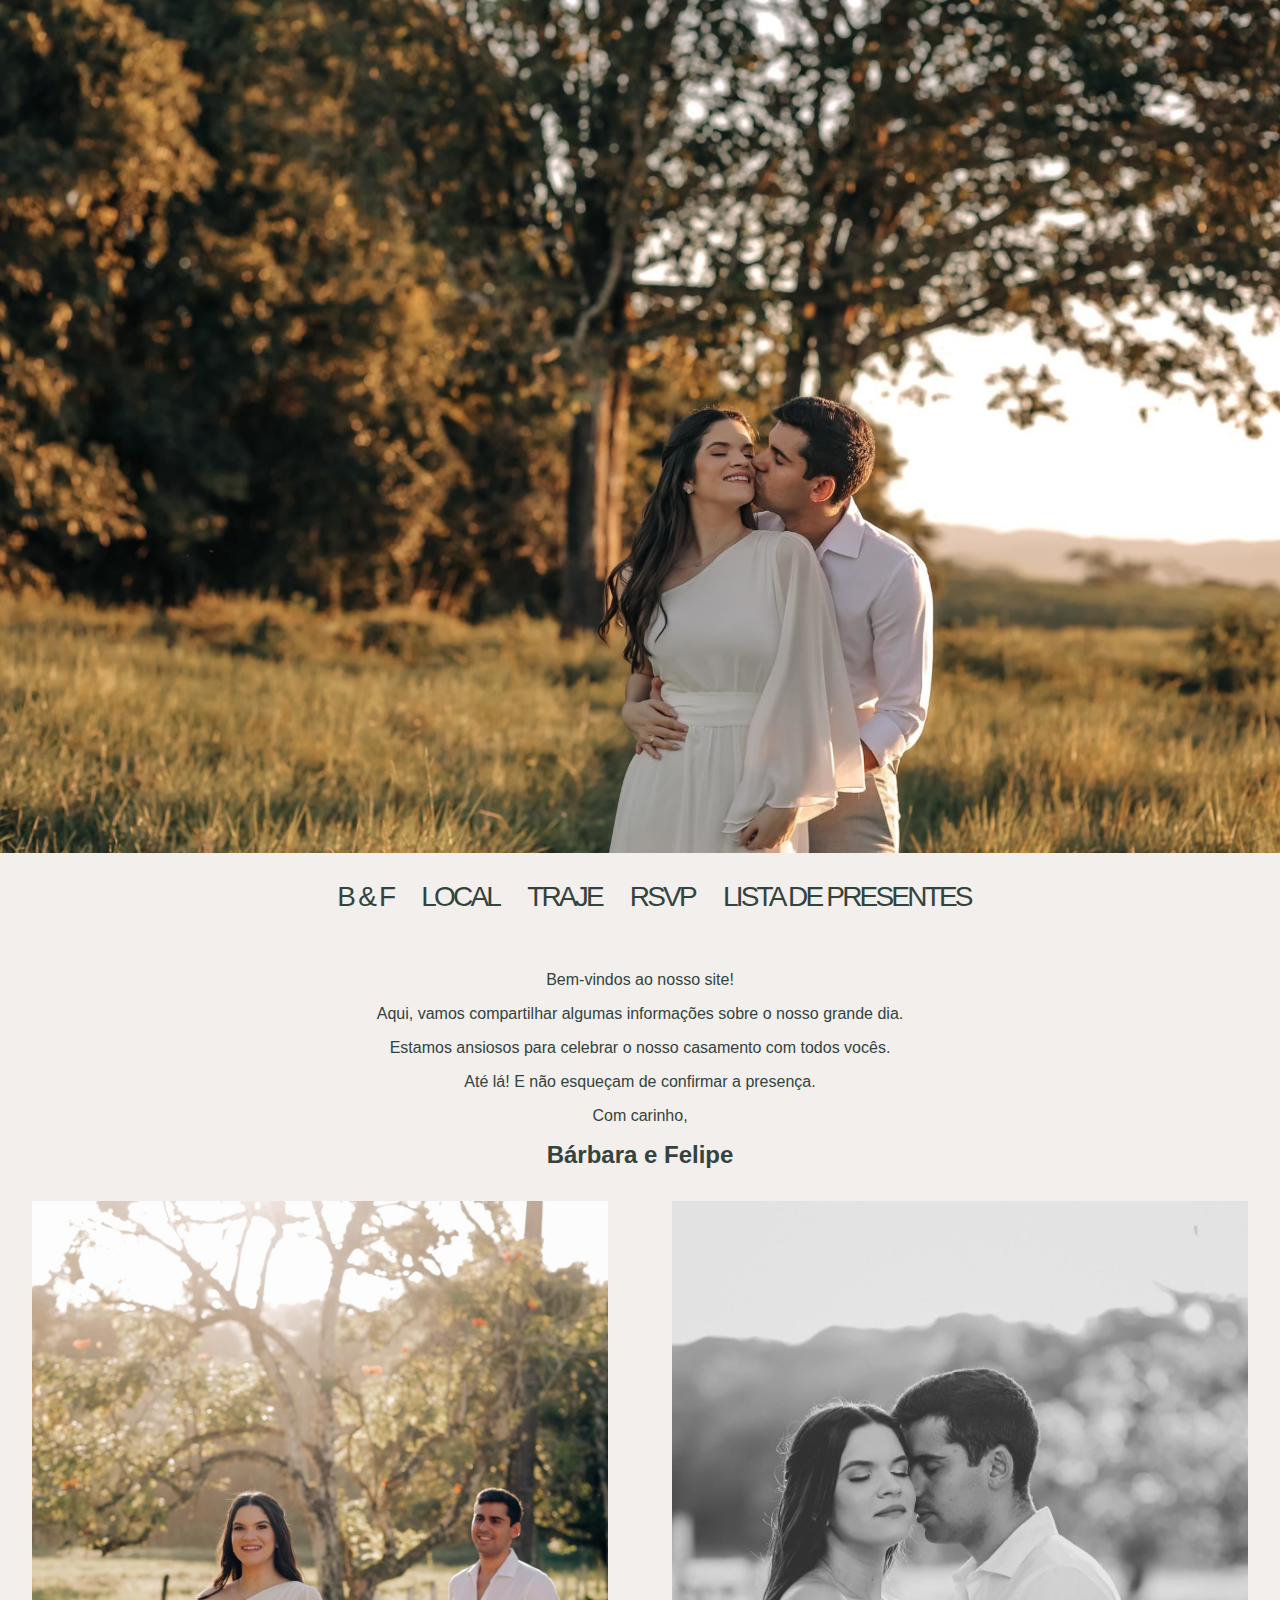
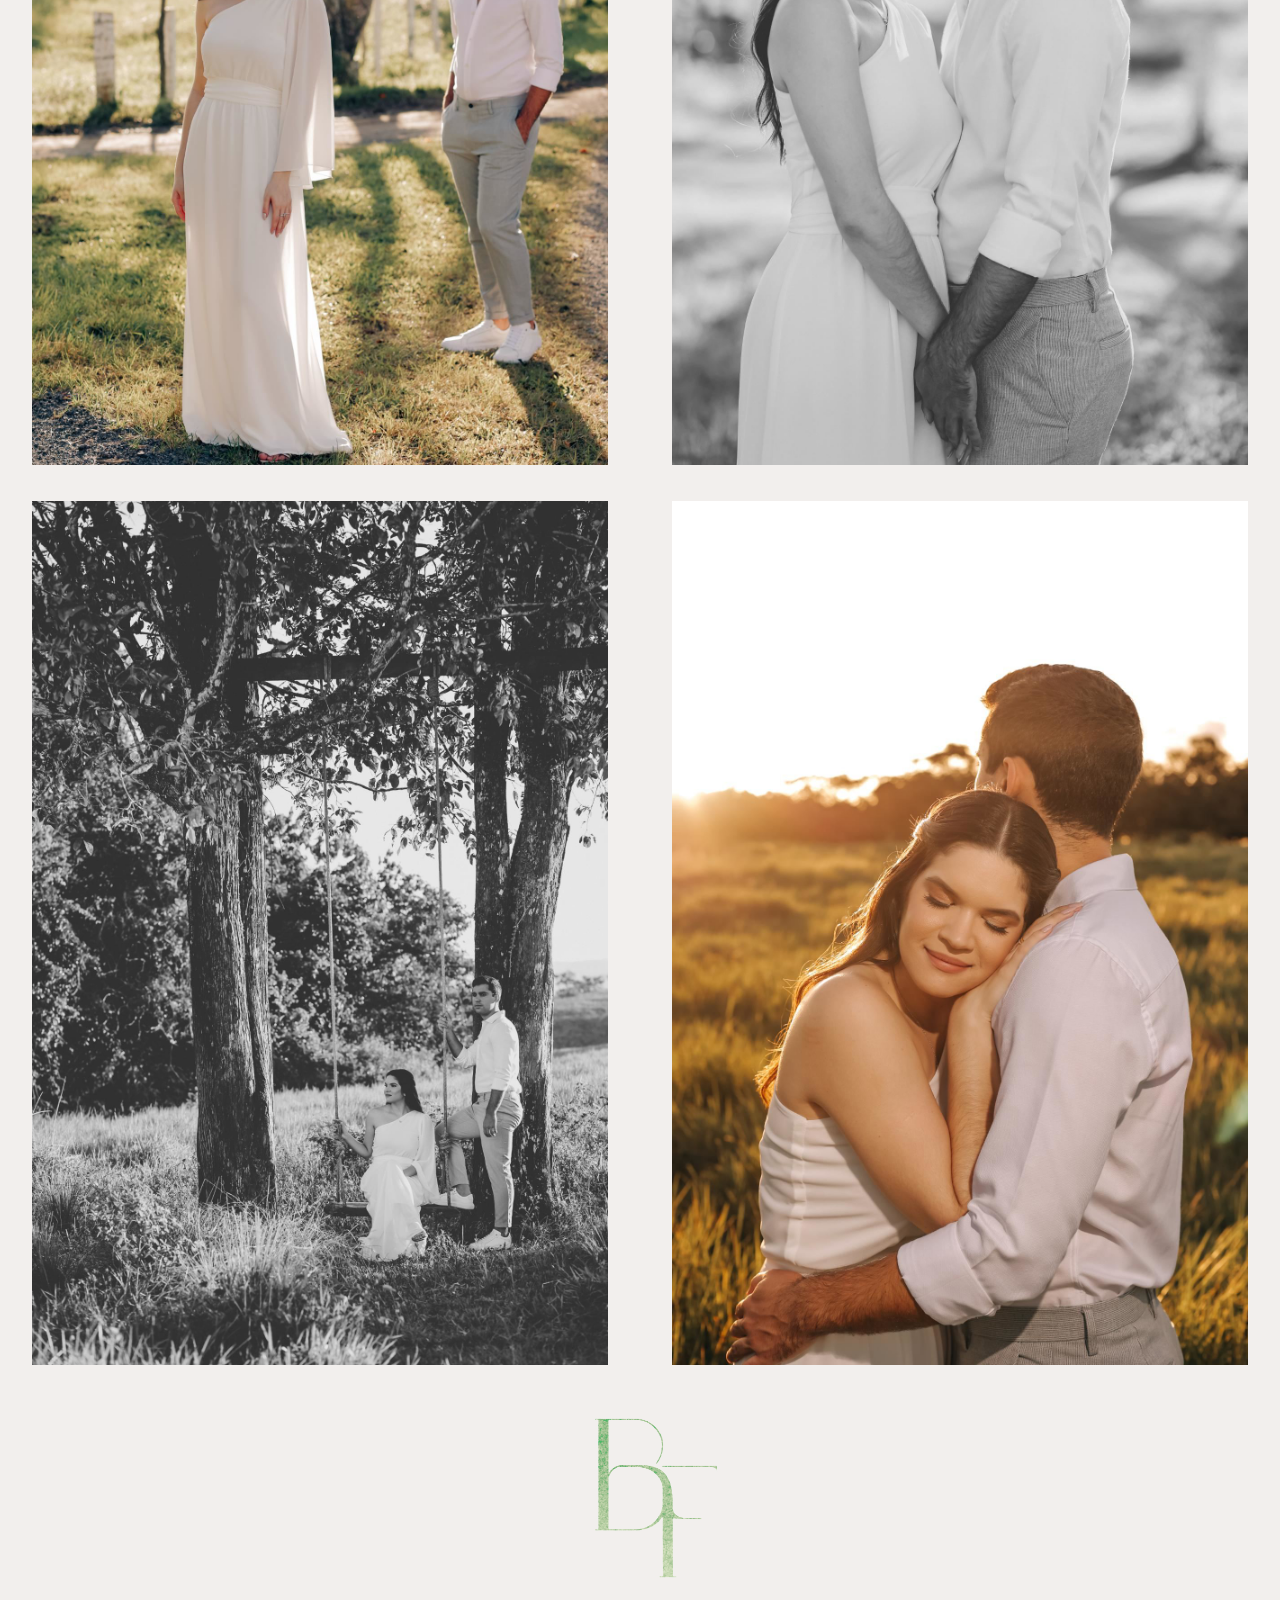
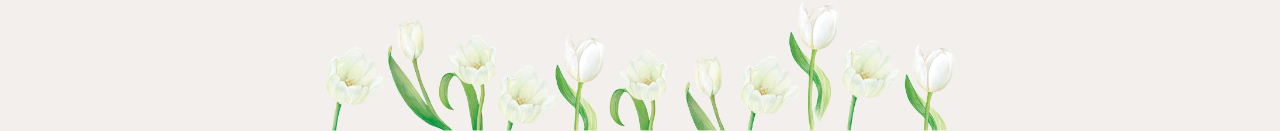
==== commit 85465a7d: "updates" ====
--- a/index.html
+++ b/index.html
@@ -20,6 +20,7 @@
     <div class="navbar">
       <a href="index.html">B & F</a>
       <a href="local.html">Local</a>
+      <a href="traje.html">Traje</a>
       <a href="confirmar-presenca.html">RSVP</a>
       <a href="lista-presente.html">Lista de Presentes</a>
     </div>
--- a/global.css
+++ b/global.css
@@ -16,6 +16,19 @@
   background-color: #f2efed;
 }
 
+body::-webkit-scrollbar {
+  width: 12px;
+}
+
+body::-webkit-scrollbar-track {
+  background-color: #f2efed;
+}
+
+body::-webkit-scrollbar-thumb {
+  background-color: #33433d;
+  border-radius: 20px;
+}
+
 .header-img {
   width: 100%;
 }
@@ -84,6 +97,7 @@
   from {
     opacity: 0.5;
   }
+
   to {
     opacity: 1;
   }
@@ -107,9 +121,16 @@
   margin-top: 0.5rem;
 }
 
+.local-map {
+  display: flex;
+  justify-content: center;
+}
+
 .local-map iframe {
   width: 100%;
   padding: 1rem;
+  width: 300px;
+  height: 300px;
 }
 
 .maps-buttons {
@@ -125,7 +146,7 @@
   width: 20%;
   padding: 0.5rem;
   align-items: center;
-  justify-content: space-between;
+  justify-content: space-around;
   border-radius: 0.5rem;
 }
 
@@ -141,7 +162,7 @@
   width: 20%;
   padding: 0.5rem;
   align-items: center;
-  justify-content: space-between;
+  justify-content: space-around;
   border-radius: 0.5rem;
   margin-left: 1rem;
 }
@@ -236,13 +257,28 @@
 .presentes {
   margin-top: 1rem;
   display: flex;
-  flex-direction: row;
-  width: 100%;
+  width: 100%;
+  justify-content: center;
+}
+
+.presentes a {
+  display: flex;
+  justify-content: center;
 }
 
 .presentes img {
   width: 100%;
   padding: 0.75rem;
+  max-width: 100%;
+  -moz-transition: all 0.5s;
+  -webkit-transition: all 0.5s;
+  transition: all 0.5s;
+}
+
+.presentes img:hover {
+  -moz-transform: scale(1.2);
+  -webkit-transform: scale(1.2);
+  transform: scale(1.2);
 }
 
 .pix-text {
@@ -274,6 +310,33 @@
   color: #33433d;
 }
 
+.traje-text {
+  margin-top: 1rem;
+}
+
+.traje-text p {
+  text-align: center;
+  font-size: 0.5rem;
+  color: #33433d;
+  margin-top: 0.5rem;
+}
+
+.traje {
+  margin-top: 1rem;
+  display: flex;
+  width: 100%;
+  justify-content: center;
+}
+
+.traje img {
+  width: 100%;
+  padding: 0.75rem;
+  max-width: 100%;
+  -moz-transition: all 0.5s;
+  -webkit-transition: all 0.5s;
+  transition: all 0.5s;
+}
+
 .logo {
   width: 100%;
   display: flex;
@@ -295,5 +358,164 @@
   width: 100%;
 }
 
-
-
+@media screen and (min-width: 768px) {
+  .navbar {
+    margin-top: 1.5rem;
+  }
+
+  .navbar a {
+    margin-left: 1.75rem;
+    font-size: 1.75rem;
+    letter-spacing: -0.175rem;
+    margin-bottom: 1.5rem;
+    border-bottom: 2px solid transparent;
+  }
+
+  .navbar a:hover {
+    border-bottom: 2px solid #33433d;
+    text-decoration: none;
+  }
+
+  .home-text {
+    margin-top: 2rem;
+  }
+
+  .home-text p {
+    font-size: 1rem;
+    margin-top: 1rem;
+  }
+
+  .home-text h1 {
+    margin-top: 1rem;
+    font-size: 1.5rem;
+  }
+
+  .slideshow-container {
+    margin-top: 2rem;
+  }
+
+  .local-text p {
+    font-size: 1rem;
+    margin-top: 1rem;
+  }
+
+  .local-map {
+    display: flex;
+    justify-content: center;
+  }
+
+  .local-map iframe {
+    width: 50%;
+    padding: 1rem;
+    width: 600px;
+    height: 500px;
+  }
+
+  .maps-buttons {
+    display: flex;
+    justify-content: center;
+    width: 100%;
+  }
+
+  .waze {
+    width: 10%;
+  }
+
+  .maps {
+    width: 10%;
+  }
+
+  .maps a {
+    color: white;
+    font-size: 0.75rem;
+  }
+
+  .rsvp-text p {
+    font-size: 1rem;
+  }
+
+  .rsvp {
+    margin-top: 2rem;
+    padding: 1rem;
+    display: flex;
+    justify-content: center;
+  }
+
+  .form-rsvp {
+    width: 50%;
+  }
+
+  .rsvp input {
+    font-size: 1rem;
+    padding: 0.75rem;
+    margin-bottom: 1rem;
+  }
+
+  .presenca {
+    margin-bottom: 2rem;
+  }
+
+  .presenca label {
+    font-size: 1rem;
+  }
+
+  .presenca-adulto {
+    margin-bottom: 1rem;
+  }
+
+  .presenca-adulto label {
+    font-size: 1rem;
+  }
+
+  .presenca-adulto select {
+    padding: 0.5rem;
+  }
+
+  .form-rsvp button {
+    font-size: 1rem;
+    cursor: pointer;
+  }
+
+  .form-rsvp button:hover {
+    opacity: 50%;
+  }
+
+  .presentes-text p {
+    font-size: 1rem;
+  }
+
+  .presentes {
+    display: flex;
+    justify-content: center;
+  }
+
+  .pix-text p {
+    font-size: 1rem;
+  }
+
+  .pix img {
+    width: 20%;
+  }
+
+  .pix-email p {
+    font-size: 1rem;
+  }
+
+  .traje-text p {
+    font-size: 1rem;
+  }
+
+  .traje img {
+    width: 50%;
+  }
+
+  .logo img {
+    margin-top: 1rem;
+    width: 30%;
+    padding: 1rem;
+  }
+
+  .footer img {
+    width: 50%;
+  }
+}
